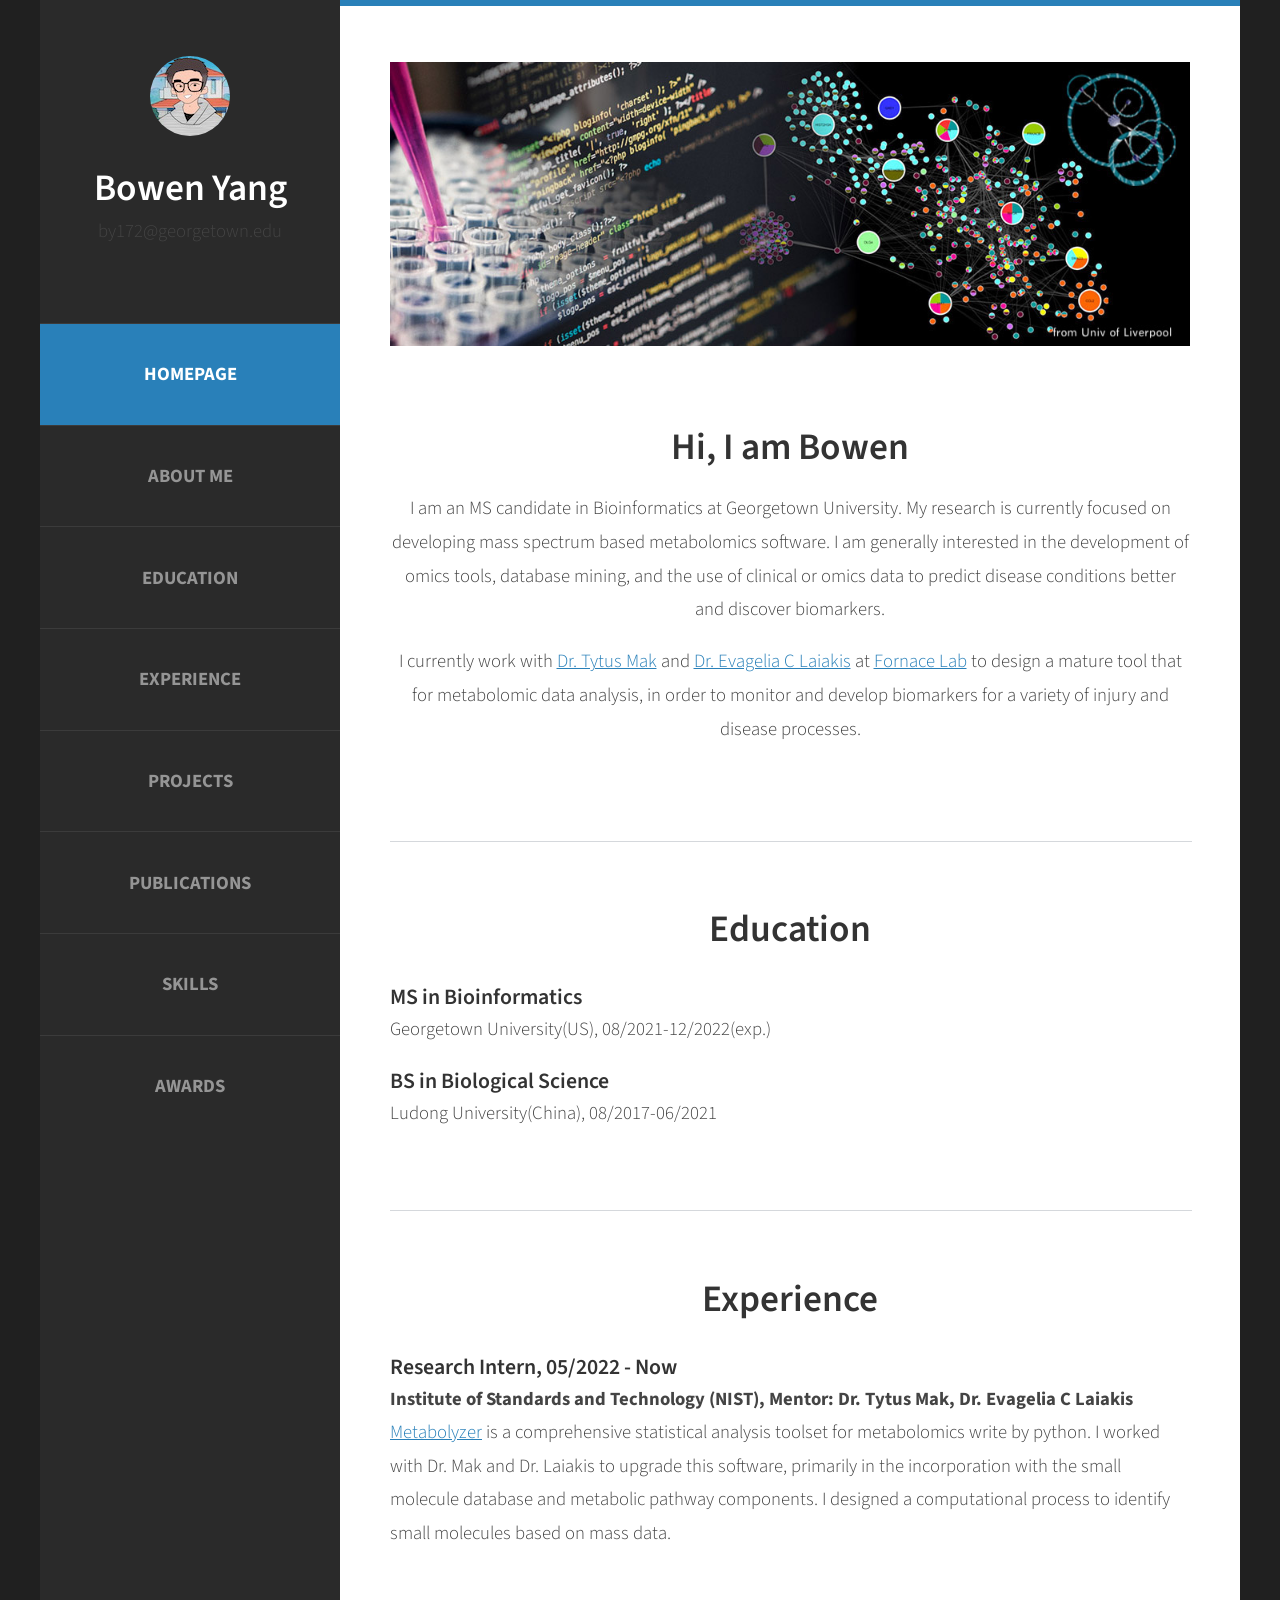
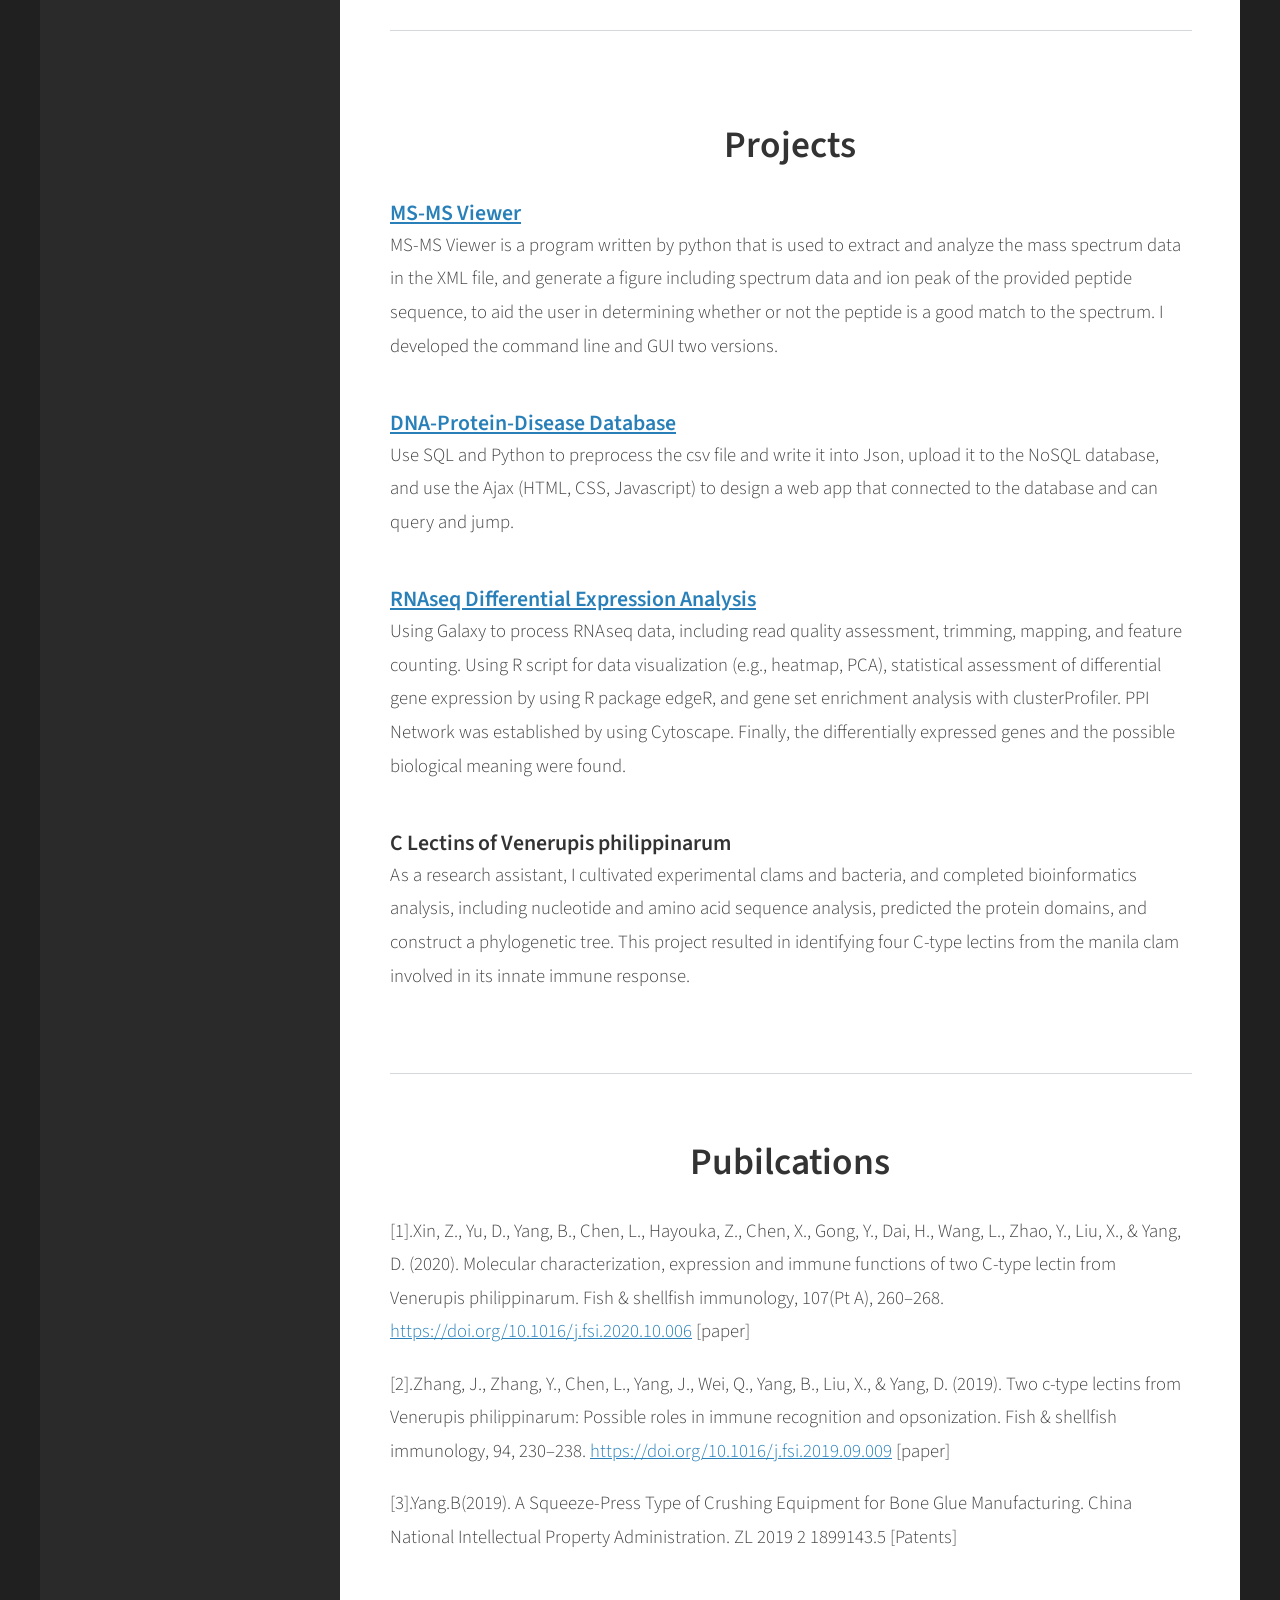
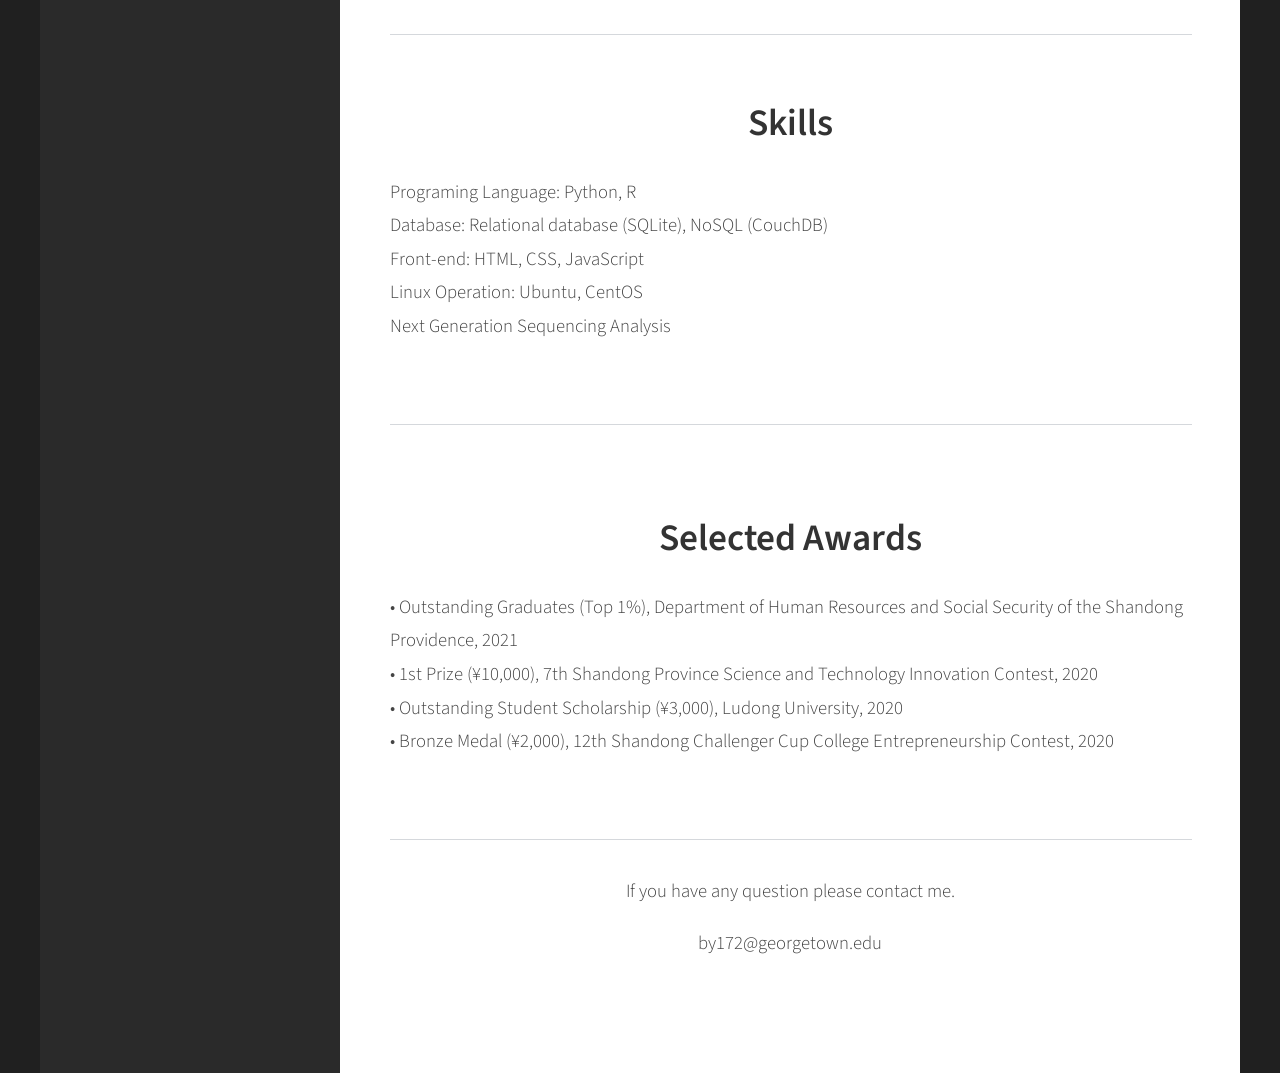
==== index.html @ 97936d02 "Update index.html" ====
<!DOCTYPE html PUBLIC "-//W3C//DTD XHTML 1.0 Strict//EN" "http://www.w3.org/TR/xhtml1/DTD/xhtml1-strict.dtd">
<!--
Design by TEMPLATED
http://templated.co
Released for free under the Creative Commons Attribution License

Name       : Skeleton 
Description: A two-column, fixed-width design with dark color scheme.
Version    : 1.0
Released   : 20130902

-->
<html xmlns="http://www.w3.org/1999/xhtml">
<head>
<meta http-equiv="Content-Type" content="text/html; charset=utf-8" />
<title></title>
<meta name="keywords" content="" />
<meta name="description" content="" />
<link href="http://fonts.googleapis.com/css?family=Source+Sans+Pro:200,300,400,600,700,900" rel="stylesheet" />
<link href="default.css" rel="stylesheet" type="text/css" media="all" />
<link href="fonts.css" rel="stylesheet" type="text/css" media="all" />

<!--[if IE 6]><link href="default_ie6.css" rel="stylesheet" type="text/css" /><![endif]-->

</head>
<body>
<div id="page" class="container">
	<div id="header">
		<div id="logo">
			<img src="images/pic02.jpg" alt="" />
			<h1><a href="#">Bowen Yang</a></h1>
			<p color="white">by172@georgetown.edu</p>
		</div>
		<div id="menu">
			<ul>
				<li class="current_page_item"><a href="#" accesskey="1" title="">Homepage</a></li>
				<li><a href=#main accesskey="2" title="">About Me</a></li>
				<li><a href=#education accesskey="3" title="">Education</a></li>
				<li><a href=#experience accesskey="4" title="">Experience</a></li>
				<li><a href=#projects accesskey="5" title="">Projects</a></li>
				<li><a href=#publication accesskey="6" title="">Publications</a></li>
				<li><a href=#skills accesskey="7" title="">Skills</a></li>
				<li><a href=#award accesskey="7" title="">Awards</a></li>


			</ul>
		</div>
	</div>
	<div id="main">
		<div id="banner">
			<img src="images/pic01.jpg" alt="" class="image-full" />
		</div>
		<div id="welcome">
			<div>
				<h1>Hi, I am Bowen</h1>
<!--				<h4>I am looking for a PhD position in bioinformatics or related fields for 2022 Fall,
				<br/>if you are interested in me, please contact me!</h4>-->
			</div>
			<p align="left"><p>I am an MS candidate in Bioinformatics at Georgetown University. My research is currently focused on developing mass spectrum based metabolomics software. I am generally interested in the development of omics tools, database mining, and the use of clinical or omics data to predict disease conditions better and discover biomarkers.</p>
			<p>I currently work with <a href="https://www.nist.gov/blogs/taking-measure/authors/tytus-mak">Dr. Tytus Mak</a> and <a href="https://gufaculty360.georgetown.edu/s/contact/00336000014Rj1TAAS/evagelia-laiakis">Dr. Evagelia C Laiakis</a> at <a href="https://fornacelab.georgetown.edu/home">Fornace Lab</a> to design a mature tool that for metabolomic data analysis, in order to monitor and develop biomarkers for a variety of injury and disease processes.</p>
			<ul class="actions">
				<li><a href="#" class="button">Etiam posuere</a></li>
			</ul>
			<HR style="FILTER: alpha(opacity=100,finishopacity=0,style=3)" width="100%" color=#D5D8DC SIZE=1>
		</div>




		
		<div id="education">
			<br/>
			<br/>
			<h1>Education</h1>
			<br/>
			<div align="left">
				<h3 id="ms-in-bioinformatics">MS in Bioinformatics</h3>
				<p>Georgetown University(US), 08/2021-12/2022(exp.)</p>
				<h3 id="bs-in-biological-science">BS in Biological Science</h3>
				<p>Ludong University(China), 08/2017-06/2021 </p>
				<br/>
				<br/>
				<HR style="FILTER: alpha(opacity=100,finishopacity=0,style=3)" width="100%" color=#D5D8DC SIZE=1>
			</div>
		</div>







		<div id="experience">
			<br/>
			<br/>
			<h1>Experience</h1>
			<br/>
			<div align="left">
				<h3 id="intern-nist-05-2022-now">Research Intern, 05/2022 - Now</h3>
				<p><strong>Institute of Standards and Technology (NIST), Mentor: Dr. Tytus Mak, Dr. Evagelia C Laiakis</strong>
					<br/><a href="https://sites.google.com/a/georgetown.edu/fornace-lab-informatics/home/metabolyzer">Metabolyzer</a> is a comprehensive statistical analysis toolset for metabolomics write by python. I worked with Dr. Mak and Dr. Laiakis to upgrade this software, primarily in the incorporation with the small molecule database and metabolic pathway components. I designed a computational process to identify small molecules based on mass data.</p>
				<br/>
				<br/>
				<HR style="FILTER: alpha(opacity=100,finishopacity=0,style=3)" width="100%" color=#D5D8DC SIZE=1>
			</div>
		</div>


		<div id="projects">
			<br/>
			<br/>
			<br/>
			<h1>Projects</h1>
			<br/>
			<div align="left">
				<h3 id="-ms-ms-viewer-https-github-com-bowen999-ms_viewer-"><a href="https://github.com/Bowen999/MS_Viewer">MS-MS Viewer</a></h3>
				<p>MS-MS Viewer is a program written by python that is used to extract and analyze the mass spectrum data in the XML file, and generate a figure including spectrum data and ion peak of the provided peptide sequence, to aid the user in determining whether or not the peptide is a good match to the spectrum. I developed the command line and GUI two versions.</p>
				<br/>

				<h3 id="-dna-protein-disease-database-https-github-com-bowen999-gene_protein_disease_database-"><a href="https://github.com/Bowen999/Gene_Protein_Disease_Database">DNA-Protein-Disease Database</a></h3>
				<p>Use SQL and Python to preprocess the csv file and write it into Json, upload it to the NoSQL database, and use the Ajax (HTML, CSS, Javascript) to design a web app that connected to the database and can query and jump.</p>
				<br/>

				<h3 id="-rnaseq-differential-expression-analysis-https-github-com-bowen999-transcriptome_different_analysis-"><a href="https://github.com/Bowen999/transcriptome_different_analysis">RNAseq Differential Expression Analysis</a></h3>
				<p>Using Galaxy to process RNAseq data, including read quality assessment, trimming, mapping, and feature counting. Using R script for data visualization (e.g., heatmap, PCA), statistical assessment of differential gene expression by using R package edgeR, and gene set enrichment analysis with clusterProfiler. PPI Network was established by using Cytoscape. Finally, the differentially expressed genes and the possible biological meaning were found.</p>
				<br/>

				<h3 id="c-lectins-of-venerupis-philippinarum">C Lectins of Venerupis philippinarum</h3>
				<p>As a research assistant, I cultivated experimental clams and bacteria, and completed bioinformatics analysis, including nucleotide and amino acid sequence analysis, predicted the protein domains, and construct a phylogenetic tree. This project resulted in identifying four C-type lectins from the manila clam involved in its innate immune response.</p>
				<br/>
				<br/>
				<HR style="FILTER: alpha(opacity=100,finishopacity=0,style=3)" width="100%" color=#D5D8DC SIZE=1>
			</div>
		</div>





		<div id="publication">
			<br/>
			<br/>
			<h1>Pubilcations</h1>
			<br/>
			<div align="left">
				<p>[1].Xin, Z., Yu, D., Yang, B., Chen, L., Hayouka, Z., Chen, X., Gong, Y., Dai, H., Wang, L., Zhao, Y., Liu, X., &amp; Yang, D. (2020). Molecular characterization, expression and immune functions of two C-type lectin from Venerupis philippinarum. Fish &amp; shellfish immunology, 107(Pt A), 260–268. <a href="https://doi.org/10.1016/j.fsi.2020.10.006">https://doi.org/10.1016/j.fsi.2020.10.006</a> [paper]</p>
				<p>[2].Zhang, J., Zhang, Y., Chen, L., Yang, J., Wei, Q., Yang, B., Liu, X., &amp; Yang, D. (2019). Two c-type lectins from Venerupis philippinarum: Possible roles in immune recognition and opsonization. Fish &amp; shellfish immunology, 94, 230–238. <a href="https://doi.org/10.1016/j.fsi.2019.09.009">https://doi.org/10.1016/j.fsi.2019.09.009</a> [paper]</p>
				<p>[3].Yang.B(2019). A Squeeze-Press Type of Crushing Equipment for Bone Glue Manufacturing. China National Intellectual Property Administration. ZL 2019 2 1899143.5 [Patents]</p>
				<br/>
				<br/>
				<HR style="FILTER: alpha(opacity=100,finishopacity=0,style=3)" width="100%" color=#D5D8DC SIZE=1>
			</div>
		</div>

		<div id="skills">
			<br/>
			<br/>
			<h1>Skills</h1>
			<br/>
			<div align="left">
				<p>Programing Language: Python, R<br>Database: Relational database (SQLite), NoSQL (CouchDB)<br>Front-end: HTML, CSS, JavaScript<br>Linux Operation: Ubuntu, CentOS<br>Next Generation Sequencing Analysis</p>
				<br/>
				<br/>
				<HR style="FILTER: alpha(opacity=100,finishopacity=0,style=3)" width="100%" color=#D5D8DC SIZE=1>
				<br/>
			</div>
		</div>



		<div id="skills">
			<br/>
			<br/>
			<h1>Selected Awards</h1>
			<br/>
			<div align="left">
				<p>• Outstanding Graduates (Top 1%), Department of Human Resources and Social Security of the Shandong Providence, 2021<br/>
					• 1st Prize (¥10,000), 7th Shandong Province Science and Technology Innovation Contest, 2020<br/>
					• Outstanding Student Scholarship (¥3,000), Ludong University, 2020<br/>
					• Bronze Medal (¥2,000), 12th Shandong Challenger Cup College Entrepreneurship Contest, 2020<br/>
					</p>
				<br/>
				<br/>
				<HR style="FILTER: alpha(opacity=100,finishopacity=0,style=3)" width="100%" color=#D5D8DC SIZE=1>
				<br/>
				<p align="center">If you have any question please contact me.</p>
				<p align="center">by172@georgetown.edu</p>
			</div>
		</div>





	</div>
</div>
			
			
			
	
<!-- Default Statcounter code for My Website
http://bowen999.github.io -->
<script type="text/javascript">
var sc_project=12771380; 
var sc_invisible=1; 
var sc_security="e51ddd68"; 
</script>
<script type="text/javascript"
src="https://www.statcounter.com/counter/counter.js"
async></script>
<noscript><div class="statcounter"><a title="Web Analytics"
href="https://statcounter.com/" target="_blank"><img
class="statcounter"
src="https://c.statcounter.com/12771380/0/e51ddd68/1/"
alt="Web Analytics"
referrerPolicy="no-referrer-when-downgrade"></a></div></noscript>
<!-- End of Statcounter Code -->	
			
			
			
</body>
</html>









<!-- 
		<div id="featured">
			<div class="title">
				<h2>Maecenas lectus sapien</h2>
				<span class="byline">Integer sit amet aliquet pretium</span>
			</div>
			<ul class="style1">
				<li class="first">
					<p class="date"><a href="#">Jan<b>05</b></a></p>
					<h3>Amet sed volutpat mauris</h3>
					<p><a href="#">Consectetuer adipiscing elit. Nam pede erat, porta eu, lobortis eget, tempus et, tellus. Etiam neque. Vivamus consequat lorem at nisl. Nullam non wisi a sem semper eleifend. Etiam non felis. Donec ut ante.</a></p>
				</li>
				<li>
					<p class="date"><a href="#">Jan<b>03</b></a></p>
					<h3>Sagittis diam dolor amet</h3>
					<p><a href="#">Etiam non felis. Donec ut ante. In id eros. Suspendisse lacus turpis, cursus egestas at sem. Mauris quam enim, molestie. Donec leo, vivamus fermentum nibh in augue praesent congue rutrum.</a></p>
				</li>
				<li>
					<p class="date"><a href="#">Jan<b>01</b></a></p>
					<h3>Amet sed volutpat mauris</h3>
					<p><a href="#">Consectetuer adipiscing elit. Nam pede erat, porta eu, lobortis eget, tempus et, tellus. Etiam neque. Vivamus consequat lorem at nisl. Nullam non wisi a sem semper eleifend. Etiam non felis. Donec ut ante.</a></p>
				</li>
				<li>
					<p class="date"><a href="#">Dec<b>31</b></a></p>
					<h3>Sagittis diam dolor amet</h3>
					<p><a href="#">Etiam non felis. Donec ut ante. In id eros. Suspendisse lacus turpis, cursus egestas at sem. Mauris quam enim, molestie. Donec leo, vivamus fermentum nibh in augue praesent congue rutrum.</a></p>
				</li>
			</ul>
		</div>
		<div id="copyright">
			<span>&copy; Untitled. All rights reserved. | Photos by <a href="http://fotogrph.com/">Fotogrph</a></span>
			<span>Design by <a href="http://templated.co" rel="nofollow">TEMPLATED</a>.</span>
		</div>
-->
---- default.css ----
html, body
	{
		height: 100%;
	}
	
	body
	{
		margin: 0px;
		padding: 0px;
		background: #202020;
		font-family: 'Source Sans Pro', sans-serif;
		font-size: 14pt;
		font-weight: 300;
		color: #444444;
	}
	
	
	h1, h2, h3
	{
		margin: 0;
		padding: 0;
		font-weight: 600;
		color: #333333;
	}
	
	p, ol, ul
	{
		margin-top: 0;
	}
	
	ol, ul
	{
		padding: 0;
		list-style: none;
	}
	
	p
	{
		line-height: 180%;
	}
	
	strong
	{
	}
	
	a
	{
		color: #2980b9;
	}
	
	a:hover
	{
		text-decoration: none;
	}
	
	.container
	{
		overflow: hidden;
		margin: 0em auto;
		width: 1200px;
	}
	
/*********************************************************************************/
/* Image Style                                                                   */
/*********************************************************************************/

	.image
	{
		display: inline-block;
	}
	
	.image img
	{
		display: block;
		width: 100%;
	}
	
	.image-full
	{
		display: block;
		width: 100%;
		margin: 0 0 2em 0;
	}
	
	.image-left
	{
		float: left;
		margin: 0 2em 2em 0;
	}
	
	.image-centered
	{
		display: block;
		margin: 0 0 2em 0;
	}
	
	.image-centered img
	{
		margin: 0 auto;
		width: auto;
	}

/*********************************************************************************/
/* List Styles                                                                   */
/*********************************************************************************/

	ul.style1
	{
		margin: 0 auto;
		padding: 0;
		width: 80%;
		overflow: hidden;
		list-style: none;
		text-align: left;
		color: #6c6c6c
	}
	
	ul.style1 li
	{
		padding: 1.6em 0em 0em 0em;
		margin: 0 0 2.5em 0;
		border-top: 1px solid rgba(0,0,0,.1); 
	}
	
	ul.style1 li:first-child
	{
		border-top: none;
	}
	
	ul.style1 p
	{
		margin: 0;
	}
	
	ul.style1 a
	{
		display: block;
		text-decoration: none;
		color: #2D2D2D;
	}
	
	ul.style1 a:hover
	{
		text-decoration: underline;
	}
	
	ul.style1 h3
	{
		padding: 1em 0em 5px 0em;
		text-transform: uppercase;
		font-size: 1em;
		font-weight: 400;
	}
	
	ul.style1 .first
	{
		padding-top: 0;
		background: none;
	}
	
	ul.style1 .date
	{
		float: left;
		position: relative;
		width: 80px;
		height: 70px;
		margin: 0.5em 1.5em 0em 0.5em;
		padding: 1.5em 0em 1.5em 0em;
		box-shadow: 0px 0px 0px 5px rgba(255,255,255,0.1);
		line-height: normal;
		text-align: center;
		text-transform: uppercase;
		text-shadow: 0px 1px 0px rgba(0,0,0,.2);
		font-size: 1em;
		font-weight: 400;
		border-right: 1px solid rgba(0,0,0,.1); 
	}
	
	ul.style1 .date:after
	{
		content: '';
		display: block;
		position: absolute;
		left: 0;
		top: 0;
		width: 100%;
		height: 100%;
		border-radius: 6px;
	}
	
	ul.style1 .date b
	{
		margin: 0;
		padding: 0;
		display: block;
		margin-top: -5px;
		font-size: 1.8em;
		font-weight: 700;
	}
	
	ul.style1 .date a
	{
	}
	
	ul.style1 .date a:hover
	{
		text-decoration: none;
	}


/*********************************************************************************/
/* Social Icon Styles                                                            */
/*********************************************************************************/

	ul.contact
	{
		margin: 0;
		padding: 2em 0em 0em 0em;
		list-style: none;
	}
	
	ul.contact li
	{
		display: inline-block;
		padding: 0em 0.30em;
		font-size: 1em;
	}
	
	ul.contact li span
	{
		display: none;
		margin: 0;
		padding: 0;
	}
	
	ul.contact li a
	{
		color: #FFF;
	}
	
	ul.contact li a:before
	{
		display: inline-block;
		background: #3f3f3f;
		width: 40px;
		height: 40px;
		line-height: 40px;
		border-radius: 20px;
		text-align: center;
		color: #FFFFFF;
	}
	
	ul.contact li a.icon-twitter:before { background: #2DAAE4; }
	ul.contact li a.icon-facebook:before { background: #39599F; }
	ul.contact li a.icon-dribbble:before { background: #C4376B;	}
	ul.contact li a.icon-tumblr:before { background: #31516A; }
	ul.contact li a.icon-rss:before { background: #F2600B; }

/*********************************************************************************/
/* Button Style                                                                  */
/*********************************************************************************/

	.button
	{
		display: inline-block;
		padding: 1em 3em 1em 2em;
		letter-spacing: 0.20em;
		text-decoration: none;
		text-transform: uppercase;
		font-weight: 400;
		font-size: 0.90em;
		color: #FFF;
	}
	
	.button:before
	{
		display: inline-block;
		background: #FFC31F;
		margin-right: 1em;
		width: 40px;
		height: 40px;
		line-height: 40px;
		border-radius: 20px;
		text-align: center;
		color: #272925;
	}
		
/*********************************************************************************/
/* 4-column                                                                      */
/*********************************************************************************/

	.box1,
	.box2,
	.box3,
	.box4
	{
		width: 235px;
	}
	
	.box1,
	.box2,
	.box3,
	{
		float: left;
		margin-right: 20px;
	}
	
	.box4
	{
		float: right;
	}
	
/*********************************************************************************/
/* 3-column                                                                      */
/*********************************************************************************/

	.boxA,
	.boxB,
	.boxC
	{
		width: 320px;
	}

	.boxA,
	.boxB,
	{
		float: left;
		margin-right: 20px;
	}
	
	.boxC
	{
		float: right;
	}

/*********************************************************************************/
/* 2-column                                                                      */
/*********************************************************************************/

	.tbox1,
	.tbox2
	{
		width: 575px;
	}
	
	.tbox1
	{
		float: left;
	}

	.tbox2
	{
		float: right;
	}

/*********************************************************************************/
/* Heading Titles                                                                */
/*********************************************************************************/

	.title
	{
		margin-bottom: 3em;
	}
	
	.title h2
	{
		text-transform: lowercase;
		font-size: 2.8em;
	}
	
	.title .byline
	{
		font-size: 1.3em;
		color: #6F6F6F;
	}
		
/*********************************************************************************/
/* Header                                                                        */
/*********************************************************************************/

	#header
	{
		position: relative;
		float: left;
		width: 300px;
		padding: 3em 0em;
	}

/*********************************************************************************/
/* Logo                                                                          */
/*********************************************************************************/

	#logo
	{
		text-align: center;
		margin-bottom: 4em;
	}
	
	#logo h1
	{
		display: block;
	}
	
	#logo a
	{
		text-decoration: none;
		color: #FFF;
	}
	
	#logo span
	{
		padding-right: 0.5em;
		text-transform: uppercase;
		font-size: 0.90em;
		color: rgba(255,255,255,0.3);
	}

	#logo span a
	{
		color: rgba(255,255,255,0.5);
	}
	
	#logo img
	{
		display: inline-block;
		margin-bottom: 1em;
		border-radius: 50%;
	}

/*********************************************************************************/
/* Menu                                                                          */
/*********************************************************************************/

	#menu
	{
	}
	
	#menu ul
	{
	}
	
	#menu li
	{
		border-top: 1px solid rgba(255,255,255,0.08);
	}
	
	#menu li a, #menu li span
	{
		display: block;
		padding: 2em 1.5em;
		text-align: center;
		text-decoration:  none;
		text-transform: uppercase;
		font-weight: 700;
		font-size: 14pt;
		color: rgba(255,255,255,0.5);
	}
	
	#menu li:hover a, #menu li.active a, #menu li.active span
	{
	}
	
	#menu .current_page_item a
	{
		background: #2980b9;
		color: rgba(255,255,255,1);
	}
	
	#menu .icon
	{
	}

/*********************************************************************************/
/* Banner                                                                        */
/*********************************************************************************/

	#banner
	{
		margin-bottom: 4em;
	}

/*********************************************************************************/
/* Page                                                                          */
/*********************************************************************************/

	#page
	{
		background: #2a2a2a;
	}

/*********************************************************************************/
/* Main                                                                          */
/*********************************************************************************/

	#main
	{
		overflow: hidden;
		float: right;
		width: 800px;
		padding: 3em 50px 5em 50px;
		background: #FFF;
		border-top: 6px solid #2980b9;
		text-align: center;
	}

/*********************************************************************************/
/* Featured                                                                      */
/*********************************************************************************/

	#featured
	{
		overflow: hidden;
		margin-bottom: 3em;
		padding-top: 5em;
		border-top: 1px solid rgba(0,0,0,0.08);
	}

/*********************************************************************************/
/* Sidebar                                                                       */
/*********************************************************************************/

	#sidebar
	{
	}

/*********************************************************************************/
/* Footer                                                                        */
/*********************************************************************************/

	#footer
	{
	}

/*********************************************************************************/
/* Copyright                                                                     */
/*********************************************************************************/

	#copyright
	{
		overflow: hidden;
		padding: 5em 0em;
		border-top: 1px solid rgba(0,0,0,0.08);
	}
	
	#copyright span
	{
		display: block;
		letter-spacing: 0.20em;
		line-height: 2.5em;
		text-align: center;
		text-transform: uppercase;
		font-size: 0.80em;
		color: rgba(0,0,0,0.7);
	}
	
	#copyright a
	{
		text-decoration: none;
		color: rgba(0,0,0,0.9);
	}

	.fa
	{
		display: block;
		color: #000;
		background: red;
	}
---- fonts.css ----
@charset 'UTF-8';

@font-face{font-family:'FontAwesome';src:url('font/fontawesome-webfont.eot?v=4.0.1');src:url('font/fontawesome-webfont.eot?#iefix&v=4.0.1') format('embedded-opentype'),url('font/fontawesome-webfont.woff?v=4.0.1') format('woff'),url('font/fontawesome-webfont.ttf?v=4.0.1') format('truetype'),url('font/fontawesome-webfont.svg?v=4.0.1#fontawesomeregular') format('svg');font-weight:normal;font-style:normal}

/*********************************************************************************/
/* Icons                                                                         */
/* Powered by Font Awesome by Dave Gandy | http://fontawesome.io                 */
/* Licensed under the SIL OFL 1.1 (font), MIT (CSS)                              */
/*********************************************************************************/

	.fa
	{
		text-decoration: none;
	}

		.fa:before
		{
			display:inline-block;
			font-family: FontAwesome;
			font-size: 3em;
			text-decoration: none;
			font-style: normal;
			font-weight: normal;
			line-height: 1;
			-webkit-font-smoothing:antialiased;
			-moz-osx-font-smoothing:grayscale;
		}

		.fa-lg{font-size:2.3333333333333333em;line-height:.75em;vertical-align:-15%}
		.fa-2x{font-size:4em}
		.fa-3x{font-size:6em}
		.fa-4x{font-size:8em}
		.fa-5x{font-size:10em}
		.fa-fw{width:1.2857142857142858em;text-align:center}
		.fa-ul{padding-left:0;margin-left:2.142857142857143em;list-style-type:none}.fa-ul>li{position:relative}
		.fa-li{position:absolute;left:-2.142857142857143em;width:2.142857142857143em;top:.14285714285714285em;text-align:center}.fa-li.fa-lg{left:-1.8571428571428572em}
		.fa-border{padding:.2em .25em .15em;border:solid .08em #eee;border-radius:.1em}
		.pull-right{float:right}
		.pull-left{float:left}
		.fa.pull-left{margin-right:.3em}
		.fa.pull-right{margin-left:.3em}
		.fa-spin{-webkit-animation:spin 2s infinite linear;-moz-animation:spin 2s infinite linear;-o-animation:spin 2s infinite linear;animation:spin 2s infinite linear}
		@-moz-keyframes spin{0%{-moz-transform:rotate(0deg)} 100%{-moz-transform:rotate(359deg)}}@-webkit-keyframes spin{0%{-webkit-transform:rotate(0deg)} 100%{-webkit-transform:rotate(359deg)}}@-o-keyframes spin{0%{-o-transform:rotate(0deg)} 100%{-o-transform:rotate(359deg)}}@-ms-keyframes spin{0%{-ms-transform:rotate(0deg)} 100%{-ms-transform:rotate(359deg)}}@keyframes spin{0%{transform:rotate(0deg)} 100%{transform:rotate(359deg)}}.fa-rotate-90{filter:progid:DXImageTransform.Microsoft.BasicImage(rotation=1);-webkit-transform:rotate(90deg);-moz-transform:rotate(90deg);-ms-transform:rotate(90deg);-o-transform:rotate(90deg);transform:rotate(90deg)}
		.fa-rotate-180{filter:progid:DXImageTransform.Microsoft.BasicImage(rotation=2);-webkit-transform:rotate(180deg);-moz-transform:rotate(180deg);-ms-transform:rotate(180deg);-o-transform:rotate(180deg);transform:rotate(180deg)}
		.fa-rotate-270{filter:progid:DXImageTransform.Microsoft.BasicImage(rotation=3);-webkit-transform:rotate(270deg);-moz-transform:rotate(270deg);-ms-transform:rotate(270deg);-o-transform:rotate(270deg);transform:rotate(270deg)}
		.fa-flip-horizontal{filter:progid:DXImageTransform.Microsoft.BasicImage(rotation=0, mirror=1);-webkit-transform:scale(-1, 1);-moz-transform:scale(-1, 1);-ms-transform:scale(-1, 1);-o-transform:scale(-1, 1);transform:scale(-1, 1)}
		.fa-flip-vertical{filter:progid:DXImageTransform.Microsoft.BasicImage(rotation=2, mirror=1);-webkit-transform:scale(1, -1);-moz-transform:scale(1, -1);-ms-transform:scale(1, -1);-o-transform:scale(1, -1);transform:scale(1, -1)}
		.fa-stack{position:relative;display:inline-block;width:2em;height:2em;line-height:2em;vertical-align:middle}
		.fa-stack-1x,.fa-stack-2x{position:absolute;left:0;width:100%;text-align:center}
		.fa-stack-1x{line-height:inherit}
		.fa-stack-2x{font-size:4em}
		.fa-inverse{color:#fff}
		.fa-glass:before{content:"\f000"}
		.fa-music:before{content:"\f001"}
		.fa-search:before{content:"\f002"}
		.fa-envelope-o:before{content:"\f003"}
		.fa-heart:before{content:"\f004"}
		.fa-star:before{content:"\f005"}
		.fa-star-o:before{content:"\f006"}
		.fa-user:before{content:"\f007"}
		.fa-film:before{content:"\f008"}
		.fa-th-large:before{content:"\f009"}
		.fa-th:before{content:"\f00a"}
		.fa-th-list:before{content:"\f00b"}
		.fa-check:before{content:"\f00c"}
		.fa-times:before{content:"\f00d"}
		.fa-search-plus:before{content:"\f00e"}
		.fa-search-minus:before{content:"\f010"}
		.fa-power-off:before{content:"\f011"}
		.fa-signal:before{content:"\f012"}
		.fa-gear:before,.fa-cog:before{content:"\f013"}
		.fa-trash-o:before{content:"\f014"}
		.fa-home:before{content:"\f015"}
		.fa-file-o:before{content:"\f016"}
		.fa-clock-o:before{content:"\f017"}
		.fa-road:before{content:"\f018"}
		.fa-download:before{content:"\f019"}
		.fa-arrow-circle-o-down:before{content:"\f01a"}
		.fa-arrow-circle-o-up:before{content:"\f01b"}
		.fa-inbox:before{content:"\f01c"}
		.fa-play-circle-o:before{content:"\f01d"}
		.fa-rotate-right:before,.fa-repeat:before{content:"\f01e"}
		.fa-refresh:before{content:"\f021"}
		.fa-list-alt:before{content:"\f022"}
		.fa-lock:before{content:"\f023"}
		.fa-flag:before{content:"\f024"}
		.fa-headphones:before{content:"\f025"}
		.fa-volume-off:before{content:"\f026"}
		.fa-volume-down:before{content:"\f027"}
		.fa-volume-up:before{content:"\f028"}
		.fa-qrcode:before{content:"\f029"}
		.fa-barcode:before{content:"\f02a"}
		.fa-tag:before{content:"\f02b"}
		.fa-tags:before{content:"\f02c"}
		.fa-book:before{content:"\f02d"}
		.fa-bookmark:before{content:"\f02e"}
		.fa-print:before{content:"\f02f"}
		.fa-camera:before{content:"\f030"}
		.fa-font:before{content:"\f031"}
		.fa-bold:before{content:"\f032"}
		.fa-italic:before{content:"\f033"}
		.fa-text-height:before{content:"\f034"}
		.fa-text-width:before{content:"\f035"}
		.fa-align-left:before{content:"\f036"}
		.fa-align-center:before{content:"\f037"}
		.fa-align-right:before{content:"\f038"}
		.fa-align-justify:before{content:"\f039"}
		.fa-list:before{content:"\f03a"}
		.fa-dedent:before,.fa-outdent:before{content:"\f03b"}
		.fa-indent:before{content:"\f03c"}
		.fa-video-camera:before{content:"\f03d"}
		.fa-picture-o:before{content:"\f03e"}
		.fa-pencil:before{content:"\f040"}
		.fa-map-marker:before{content:"\f041"}
		.fa-adjust:before{content:"\f042"}
		.fa-tint:before{content:"\f043"}
		.fa-edit:before,.fa-pencil-square-o:before{content:"\f044"}
		.fa-share-square-o:before{content:"\f045"}
		.fa-check-square-o:before{content:"\f046"}
		.fa-move:before{content:"\f047"}
		.fa-step-backward:before{content:"\f048"}
		.fa-fast-backward:before{content:"\f049"}
		.fa-backward:before{content:"\f04a"}
		.fa-play:before{content:"\f04b"}
		.fa-pause:before{content:"\f04c"}
		.fa-stop:before{content:"\f04d"}
		.fa-forward:before{content:"\f04e"}
		.fa-fast-forward:before{content:"\f050"}
		.fa-step-forward:before{content:"\f051"}
		.fa-eject:before{content:"\f052"}
		.fa-chevron-left:before{content:"\f053"}
		.fa-chevron-right:before{content:"\f054"}
		.fa-plus-circle:before{content:"\f055"}
		.fa-minus-circle:before{content:"\f056"}
		.fa-times-circle:before{content:"\f057"}
		.fa-check-circle:before{content:"\f058"}
		.fa-question-circle:before{content:"\f059"}
		.fa-info-circle:before{content:"\f05a"}
		.fa-crosshairs:before{content:"\f05b"}
		.fa-times-circle-o:before{content:"\f05c"}
		.fa-check-circle-o:before{content:"\f05d"}
		.fa-ban:before{content:"\f05e"}
		.fa-arrow-left:before{content:"\f060"}
		.fa-arrow-right:before{content:"\f061"}
		.fa-arrow-up:before{content:"\f062"}
		.fa-arrow-down:before{content:"\f063"}
		.fa-mail-forward:before,.fa-share:before{content:"\f064"}
		.fa-resize-full:before{content:"\f065"}
		.fa-resize-small:before{content:"\f066"}
		.fa-plus:before{content:"\f067"}
		.fa-minus:before{content:"\f068"}
		.fa-asterisk:before{content:"\f069"}
		.fa-exclamation-circle:before{content:"\f06a"}
		.fa-gift:before{content:"\f06b"}
		.fa-leaf:before{content:"\f06c"}
		.fa-fire:before{content:"\f06d"}
		.fa-eye:before{content:"\f06e"}
		.fa-eye-slash:before{content:"\f070"}
		.fa-warning:before,.fa-exclamation-triangle:before{content:"\f071"}
		.fa-plane:before{content:"\f072"}
		.fa-calendar:before{content:"\f073"}
		.fa-random:before{content:"\f074"}
		.fa-comment:before{content:"\f075"}
		.fa-magnet:before{content:"\f076"}
		.fa-chevron-up:before{content:"\f077"}
		.fa-chevron-down:before{content:"\f078"}
		.fa-retweet:before{content:"\f079"}
		.fa-shopping-cart:before{content:"\f07a"}
		.fa-folder:before{content:"\f07b"}
		.fa-folder-open:before{content:"\f07c"}
		.fa-resize-vertical:before{content:"\f07d"}
		.fa-resize-horizontal:before{content:"\f07e"}
		.fa-bar-chart-o:before{content:"\f080"}
		.fa-twitter-square:before{content:"\f081"}
		.fa-facebook-square:before{content:"\f082"}
		.fa-camera-retro:before{content:"\f083"}
		.fa-key:before{content:"\f084"}
		.fa-gears:before,.fa-cogs:before{content:"\f085"}
		.fa-comments:before{content:"\f086"}
		.fa-thumbs-o-up:before{content:"\f087"}
		.fa-thumbs-o-down:before{content:"\f088"}
		.fa-star-half:before{content:"\f089"}
		.fa-heart-o:before{content:"\f08a"}
		.fa-sign-out:before{content:"\f08b"}
		.fa-linkedin-square:before{content:"\f08c"}
		.fa-thumb-tack:before{content:"\f08d"}
		.fa-external-link:before{content:"\f08e"}
		.fa-sign-in:before{content:"\f090"}
		.fa-trophy:before{content:"\f091"}
		.fa-github-square:before{content:"\f092"}
		.fa-upload:before{content:"\f093"}
		.fa-lemon-o:before{content:"\f094"}
		.fa-phone:before{content:"\f095"}
		.fa-square-o:before{content:"\f096"}
		.fa-bookmark-o:before{content:"\f097"}
		.fa-phone-square:before{content:"\f098"}
		.fa-twitter:before{content:"\f099"}
		.fa-facebook:before{content:"\f09a"}
		.fa-github:before{content:"\f09b"}
		.fa-unlock:before{content:"\f09c"}
		.fa-credit-card:before{content:"\f09d"}
		.fa-rss:before{content:"\f09e"}
		.fa-hdd-o:before{content:"\f0a0"}
		.fa-bullhorn:before{content:"\f0a1"}
		.fa-bell:before{content:"\f0f3"}
		.fa-certificate:before{content:"\f0a3"}
		.fa-hand-o-right:before{content:"\f0a4"}
		.fa-hand-o-left:before{content:"\f0a5"}
		.fa-hand-o-up:before{content:"\f0a6"}
		.fa-hand-o-down:before{content:"\f0a7"}
		.fa-arrow-circle-left:before{content:"\f0a8"}
		.fa-arrow-circle-right:before{content:"\f0a9"}
		.fa-arrow-circle-up:before{content:"\f0aa"}
		.fa-arrow-circle-down:before{content:"\f0ab"}
		.fa-globe:before{content:"\f0ac"}
		.fa-wrench:before{content:"\f0ad"}
		.fa-tasks:before{content:"\f0ae"}
		.fa-filter:before{content:"\f0b0"}
		.fa-briefcase:before{content:"\f0b1"}
		.fa-fullscreen:before{content:"\f0b2"}
		.fa-group:before{content:"\f0c0"}
		.fa-chain:before,.fa-link:before{content:"\f0c1"}
		.fa-cloud:before{content:"\f0c2"}
		.fa-flask:before{content:"\f0c3"}
		.fa-cut:before,.fa-scissors:before{content:"\f0c4"}
		.fa-copy:before,.fa-files-o:before{content:"\f0c5"}
		.fa-paperclip:before{content:"\f0c6"}
		.fa-save:before,.fa-floppy-o:before{content:"\f0c7"}
		.fa-square:before{content:"\f0c8"}
		.fa-reorder:before{content:"\f0c9"}
		.fa-list-ul:before{content:"\f0ca"}
		.fa-list-ol:before{content:"\f0cb"}
		.fa-strikethrough:before{content:"\f0cc"}
		.fa-underline:before{content:"\f0cd"}
		.fa-table:before{content:"\f0ce"}
		.fa-magic:before{content:"\f0d0"}
		.fa-truck:before{content:"\f0d1"}
		.fa-pinterest:before{content:"\f0d2"}
		.fa-pinterest-square:before{content:"\f0d3"}
		.fa-google-plus-square:before{content:"\f0d4"}
		.fa-google-plus:before{content:"\f0d5"}
		.fa-money:before{content:"\f0d6"}
		.fa-caret-down:before{content:"\f0d7"}
		.fa-caret-up:before{content:"\f0d8"}
		.fa-caret-left:before{content:"\f0d9"}
		.fa-caret-right:before{content:"\f0da"}
		.fa-columns:before{content:"\f0db"}
		.fa-unsorted:before,.fa-sort:before{content:"\f0dc"}
		.fa-sort-down:before,.fa-sort-asc:before{content:"\f0dd"}
		.fa-sort-up:before,.fa-sort-desc:before{content:"\f0de"}
		.fa-envelope:before{content:"\f0e0"}
		.fa-linkedin:before{content:"\f0e1"}
		.fa-rotate-left:before,.fa-undo:before{content:"\f0e2"}
		.fa-legal:before,.fa-gavel:before{content:"\f0e3"}
		.fa-dashboard:before,.fa-tachometer:before{content:"\f0e4"}
		.fa-comment-o:before{content:"\f0e5"}
		.fa-comments-o:before{content:"\f0e6"}
		.fa-flash:before,.fa-bolt:before{content:"\f0e7"}
		.fa-sitemap:before{content:"\f0e8"}
		.fa-umbrella:before{content:"\f0e9"}
		.fa-paste:before,.fa-clipboard:before{content:"\f0ea"}
		.fa-lightbulb-o:before{content:"\f0eb"}
		.fa-exchange:before{content:"\f0ec"}
		.fa-cloud-download:before{content:"\f0ed"}
		.fa-cloud-upload:before{content:"\f0ee"}
		.fa-user-md:before{content:"\f0f0"}
		.fa-stethoscope:before{content:"\f0f1"}
		.fa-suitcase:before{content:"\f0f2"}
		.fa-bell-o:before{content:"\f0a2"}
		.fa-coffee:before{content:"\f0f4"}
		.fa-cutlery:before{content:"\f0f5"}
		.fa-file-text-o:before{content:"\f0f6"}
		.fa-building:before{content:"\f0f7"}
		.fa-hospital:before{content:"\f0f8"}
		.fa-ambulance:before{content:"\f0f9"}
		.fa-medkit:before{content:"\f0fa"}
		.fa-fighter-jet:before{content:"\f0fb"}
		.fa-beer:before{content:"\f0fc"}
		.fa-h-square:before{content:"\f0fd"}
		.fa-plus-square:before{content:"\f0fe"}
		.fa-angle-double-left:before{content:"\f100"}
		.fa-angle-double-right:before{content:"\f101"}
		.fa-angle-double-up:before{content:"\f102"}
		.fa-angle-double-down:before{content:"\f103"}
		.fa-angle-left:before{content:"\f104"}
		.fa-angle-right:before{content:"\f105"}
		.fa-angle-up:before{content:"\f106"}
		.fa-angle-down:before{content:"\f107"}
		.fa-desktop:before{content:"\f108"}
		.fa-laptop:before{content:"\f109"}
		.fa-tablet:before{content:"\f10a"}
		.fa-mobile-phone:before,.fa-mobile:before{content:"\f10b"}
		.fa-circle-o:before{content:"\f10c"}
		.fa-quote-left:before{content:"\f10d"}
		.fa-quote-right:before{content:"\f10e"}
		.fa-spinner:before{content:"\f110"}
		.fa-circle:before{content:"\f111"}
		.fa-mail-reply:before,.fa-reply:before{content:"\f112"}
		.fa-github-alt:before{content:"\f113"}
		.fa-folder-o:before{content:"\f114"}
		.fa-folder-open-o:before{content:"\f115"}
		.fa-expand-o:before{content:"\f116"}
		.fa-collapse-o:before{content:"\f117"}
		.fa-smile-o:before{content:"\f118"}
		.fa-frown-o:before{content:"\f119"}
		.fa-meh-o:before{content:"\f11a"}
		.fa-gamepad:before{content:"\f11b"}
		.fa-keyboard-o:before{content:"\f11c"}
		.fa-flag-o:before{content:"\f11d"}
		.fa-flag-checkered:before{content:"\f11e"}
		.fa-terminal:before{content:"\f120"}
		.fa-code:before{content:"\f121"}
		.fa-reply-all:before{content:"\f122"}
		.fa-mail-reply-all:before{content:"\f122"}
		.fa-star-half-empty:before,.fa-star-half-full:before,.fa-star-half-o:before{content:"\f123"}
		.fa-location-arrow:before{content:"\f124"}
		.fa-crop:before{content:"\f125"}
		.fa-code-fork:before{content:"\f126"}
		.fa-unlink:before,.fa-chain-broken:before{content:"\f127"}
		.fa-question:before{content:"\f128"}
		.fa-info:before{content:"\f129"}
		.fa-exclamation:before{content:"\f12a"}
		.fa-superscript:before{content:"\f12b"}
		.fa-subscript:before{content:"\f12c"}
		.fa-eraser:before{content:"\f12d"}
		.fa-puzzle-piece:before{content:"\f12e"}
		.fa-microphone:before{content:"\f130"}
		.fa-microphone-slash:before{content:"\f131"}
		.fa-shield:before{content:"\f132"}
		.fa-calendar-o:before{content:"\f133"}
		.fa-fire-extinguisher:before{content:"\f134"}
		.fa-rocket:before{content:"\f135"}
		.fa-maxcdn:before{content:"\f136"}
		.fa-chevron-circle-left:before{content:"\f137"}
		.fa-chevron-circle-right:before{content:"\f138"}
		.fa-chevron-circle-up:before{content:"\f139"}
		.fa-chevron-circle-down:before{content:"\f13a"}
		.fa-html5:before{content:"\f13b"}
		.fa-css3:before{content:"\f13c"}
		.fa-anchor:before{content:"\f13d"}
		.fa-unlock-o:before{content:"\f13e"}
		.fa-bullseye:before{content:"\f140"}
		.fa-ellipsis-horizontal:before{content:"\f141"}
		.fa-ellipsis-vertical:before{content:"\f142"}
		.fa-rss-square:before{content:"\f143"}
		.fa-play-circle:before{content:"\f144"}
		.fa-ticket:before{content:"\f145"}
		.fa-minus-square:before{content:"\f146"}
		.fa-minus-square-o:before{content:"\f147"}
		.fa-level-up:before{content:"\f148"}
		.fa-level-down:before{content:"\f149"}
		.fa-check-square:before{content:"\f14a"}
		.fa-pencil-square:before{content:"\f14b"}
		.fa-external-link-square:before{content:"\f14c"}
		.fa-share-square:before{content:"\f14d"}
		.fa-compass:before{content:"\f14e"}
		.fa-toggle-down:before,.fa-caret-square-o-down:before{content:"\f150"}
		.fa-toggle-up:before,.fa-caret-square-o-up:before{content:"\f151"}
		.fa-toggle-right:before,.fa-caret-square-o-right:before{content:"\f152"}
		.fa-euro:before,.fa-eur:before{content:"\f153"}
		.fa-gbp:before{content:"\f154"}
		.fa-dollar:before,.fa-usd:before{content:"\f155"}
		.fa-rupee:before,.fa-inr:before{content:"\f156"}
		.fa-cny:before,.fa-rmb:before,.fa-yen:before,.fa-jpy:before{content:"\f157"}
		.fa-ruble:before,.fa-rouble:before,.fa-rub:before{content:"\f158"}
		.fa-won:before,.fa-krw:before{content:"\f159"}
		.fa-bitcoin:before,.fa-btc:before{content:"\f15a"}
		.fa-file:before{content:"\f15b"}
		.fa-file-text:before{content:"\f15c"}
		.fa-sort-alpha-asc:before{content:"\f15d"}
		.fa-sort-alpha-desc:before{content:"\f15e"}
		.fa-sort-amount-asc:before{content:"\f160"}
		.fa-sort-amount-desc:before{content:"\f161"}
		.fa-sort-numeric-asc:before{content:"\f162"}
		.fa-sort-numeric-desc:before{content:"\f163"}
		.fa-thumbs-up:before{content:"\f164"}
		.fa-thumbs-down:before{content:"\f165"}
		.fa-youtube-square:before{content:"\f166"}
		.fa-youtube:before{content:"\f167"}
		.fa-xing:before{content:"\f168"}
		.fa-xing-square:before{content:"\f169"}
		.fa-youtube-play:before{content:"\f16a"}
		.fa-dropbox:before{content:"\f16b"}
		.fa-stack-overflow:before{content:"\f16c"}
		.fa-instagram:before{content:"\f16d"}
		.fa-flickr:before{content:"\f16e"}
		.fa-adn:before{content:"\f170"}
		.fa-bitbucket:before{content:"\f171"}
		.fa-bitbucket-square:before{content:"\f172"}
		.fa-tumblr:before{content:"\f173"}
		.fa-tumblr-square:before{content:"\f174"}
		.fa-long-arrow-down:before{content:"\f175"}
		.fa-long-arrow-up:before{content:"\f176"}
		.fa-long-arrow-left:before{content:"\f177"}
		.fa-long-arrow-right:before{content:"\f178"}
		.fa-apple:before{content:"\f179"}
		.fa-windows:before{content:"\f17a"}
		.fa-android:before{content:"\f17b"}
		.fa-linux:before{content:"\f17c"}
		.fa-dribbble:before{content:"\f17d"}
		.fa-skype:before{content:"\f17e"}
		.fa-foursquare:before{content:"\f180"}
		.fa-trello:before{content:"\f181"}
		.fa-female:before{content:"\f182"}
		.fa-male:before{content:"\f183"}
		.fa-gittip:before{content:"\f184"}
		.fa-sun-o:before{content:"\f185"}
		.fa-moon-o:before{content:"\f186"}
		.fa-archive:before{content:"\f187"}
		.fa-bug:before{content:"\f188"}
		.fa-vk:before{content:"\f189"}
		.fa-weibo:before{content:"\f18a"}
		.fa-renren:before{content:"\f18b"}
		.fa-pagelines:before{content:"\f18c"}
		.fa-stack-exchange:before{content:"\f18d"}
		.fa-arrow-circle-o-right:before{content:"\f18e"}
		.fa-arrow-circle-o-left:before{content:"\f190"}
		.fa-toggle-left:before,.fa-caret-square-o-left:before{content:"\f191"}
		.fa-dot-circle-o:before{content:"\f192"}
		.fa-wheelchair:before{content:"\f193"}
		.fa-vimeo-square:before{content:"\f194"}
		.fa-turkish-lira:before,.fa-try:before{content:"\f195"}
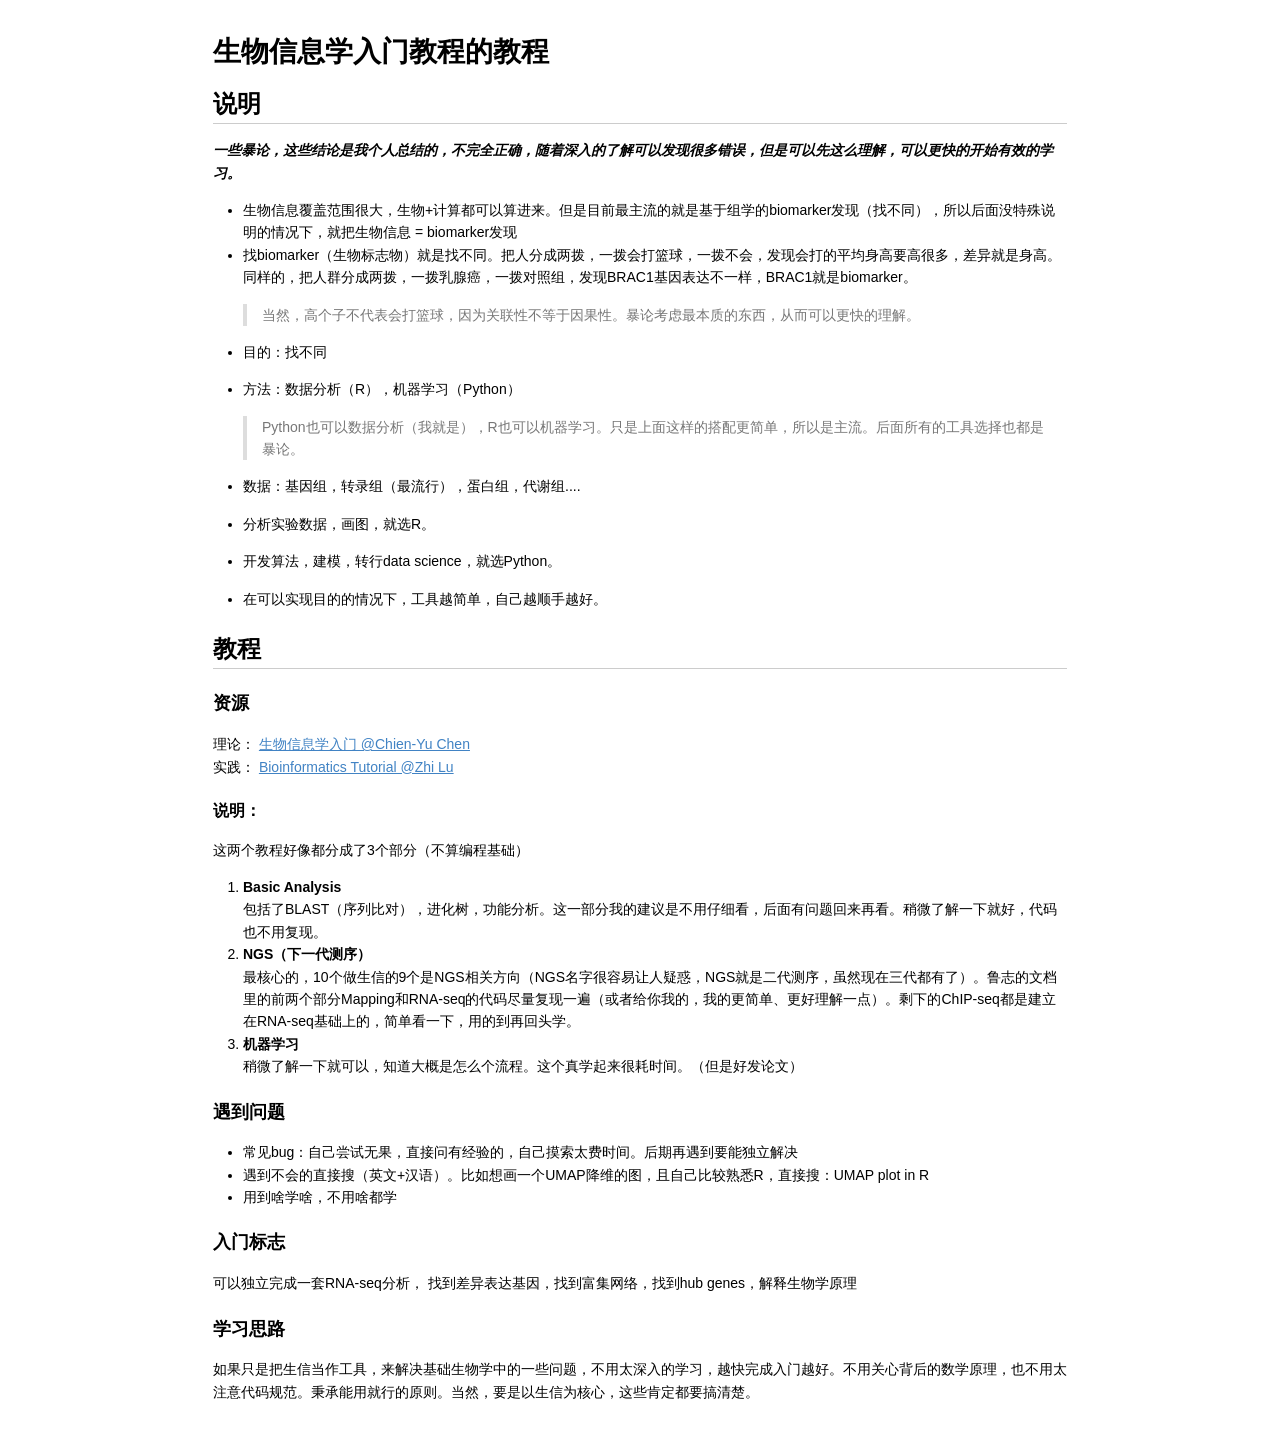
==== commit eadffcd4: "Add files via upload" ====
--- a/index.html
+++ b/index.html
@@ -1,265 +1,403 @@
-<!DOCTYPE html PUBLIC "-//W3C//DTD XHTML 1.0 Strict//EN" "http://www.w3.org/TR/xhtml1/DTD/xhtml1-strict.dtd">
-<!--
-Design by TEMPLATED
-http://templated.co
-Released for free under the Creative Commons Attribution License
-
-Name       : Skeleton 
-Description: A two-column, fixed-width design with dark color scheme.
-Version    : 1.0
-Released   : 20130902
-
--->
-<html xmlns="http://www.w3.org/1999/xhtml">
-<head>
-<meta http-equiv="Content-Type" content="text/html; charset=utf-8" />
-<title></title>
-<meta name="keywords" content="" />
-<meta name="description" content="" />
-<link href="http://fonts.googleapis.com/css?family=Source+Sans+Pro:200,300,400,600,700,900" rel="stylesheet" />
-<link href="default.css" rel="stylesheet" type="text/css" media="all" />
-<link href="fonts.css" rel="stylesheet" type="text/css" media="all" />
-
-<!--[if IE 6]><link href="default_ie6.css" rel="stylesheet" type="text/css" /><![endif]-->
-
-</head>
-<body>
-<div id="page" class="container">
-	<div id="header">
-		<div id="logo">
-			<img src="images/pic02.jpg" alt="" />
-			<h1><a href="#">Bowen Yang</a></h1>
-			<p color="white">by172@georgetown.edu</p>
-		</div>
-		<div id="menu">
-			<ul>
-				<li class="current_page_item"><a href="#" accesskey="1" title="">Homepage</a></li>
-				<li><a href=#main accesskey="2" title="">About Me</a></li>
-				<li><a href=#education accesskey="3" title="">Education</a></li>
-				<li><a href=#experience accesskey="4" title="">Experience</a></li>
-				<li><a href=#projects accesskey="5" title="">Projects</a></li>
-				<li><a href=#publication accesskey="6" title="">Publications</a></li>
-				<li><a href=#skills accesskey="7" title="">Skills</a></li>
-				<li><a href=#award accesskey="7" title="">Awards</a></li>
-
-
-			</ul>
-		</div>
-	</div>
-	<div id="main">
-		<div id="banner">
-			<img src="images/pic01.jpg" alt="" class="image-full" />
-		</div>
-		<div id="welcome">
-			<div>
-				<h1>Hi, I am Bowen</h1>
-<!--				<h4>I am looking for a PhD position in bioinformatics or related fields for 2022 Fall,
-				<br/>if you are interested in me, please contact me!</h4>-->
-			</div>
-			<p align="left"><p>I am an MS candidate in Bioinformatics at Georgetown University. My research is currently focused on developing mass spectrum based metabolomics software. I am generally interested in the development of omics tools, database mining, and the use of clinical or omics data to predict disease conditions better and discover biomarkers.</p>
-			<p>I currently work with <a href="https://www.nist.gov/blogs/taking-measure/authors/tytus-mak">Dr. Tytus Mak</a> and <a href="https://gufaculty360.georgetown.edu/s/contact/00336000014Rj1TAAS/evagelia-laiakis">Dr. Evagelia C Laiakis</a> at <a href="https://fornacelab.georgetown.edu/home">Fornace Lab</a> to design a mature tool that for metabolomic data analysis, in order to monitor and develop biomarkers for a variety of injury and disease processes.</p>
-			<ul class="actions">
-				<li><a href="#" class="button">Etiam posuere</a></li>
-			</ul>
-			<HR style="FILTER: alpha(opacity=100,finishopacity=0,style=3)" width="100%" color=#D5D8DC SIZE=1>
-		</div>
-
-
-
-
-		
-		<div id="education">
-			<br/>
-			<br/>
-			<h1>Education</h1>
-			<br/>
-			<div align="left">
-				<h3 id="ms-in-bioinformatics">MS in Bioinformatics</h3>
-				<p>Georgetown University(US), 08/2021-12/2022(exp.)</p>
-				<h3 id="bs-in-biological-science">BS in Biological Science</h3>
-				<p>Ludong University(China), 08/2017-06/2021 </p>
-				<br/>
-				<br/>
-				<HR style="FILTER: alpha(opacity=100,finishopacity=0,style=3)" width="100%" color=#D5D8DC SIZE=1>
-			</div>
-		</div>
-
-
-
-
-
-
-
-		<div id="experience">
-			<br/>
-			<br/>
-			<h1>Experience</h1>
-			<br/>
-			<div align="left">
-				<h3 id="intern-nist-05-2022-now">Research Intern, 05/2022 - Now</h3>
-				<p><strong>Institute of Standards and Technology (NIST), Mentor: Dr. Tytus Mak, Dr. Evagelia C Laiakis</strong>
-					<br/><a href="https://sites.google.com/a/georgetown.edu/fornace-lab-informatics/home/metabolyzer">Metabolyzer</a> is a comprehensive statistical analysis toolset for metabolomics write by python. I worked with Dr. Mak and Dr. Laiakis to upgrade this software, primarily in the incorporation with the small molecule database and metabolic pathway components. I designed a computational process to identify small molecules based on mass data.</p>
-				<br/>
-				<br/>
-				<HR style="FILTER: alpha(opacity=100,finishopacity=0,style=3)" width="100%" color=#D5D8DC SIZE=1>
-			</div>
-		</div>
-
-
-		<div id="projects">
-			<br/>
-			<br/>
-			<br/>
-			<h1>Projects</h1>
-			<br/>
-			<div align="left">
-				<h3 id="-ms-ms-viewer-https-github-com-bowen999-ms_viewer-"><a href="https://github.com/Bowen999/MS_Viewer">MS-MS Viewer</a></h3>
-				<p>MS-MS Viewer is a program written by python that is used to extract and analyze the mass spectrum data in the XML file, and generate a figure including spectrum data and ion peak of the provided peptide sequence, to aid the user in determining whether or not the peptide is a good match to the spectrum. I developed the command line and GUI two versions.</p>
-				<br/>
-
-				<h3 id="-dna-protein-disease-database-https-github-com-bowen999-gene_protein_disease_database-"><a href="https://github.com/Bowen999/Gene_Protein_Disease_Database">DNA-Protein-Disease Database</a></h3>
-				<p>Use SQL and Python to preprocess the csv file and write it into Json, upload it to the NoSQL database, and use the Ajax (HTML, CSS, Javascript) to design a web app that connected to the database and can query and jump.</p>
-				<br/>
-
-				<h3 id="-rnaseq-differential-expression-analysis-https-github-com-bowen999-transcriptome_different_analysis-"><a href="https://github.com/Bowen999/transcriptome_different_analysis">RNAseq Differential Expression Analysis</a></h3>
-				<p>Using Galaxy to process RNAseq data, including read quality assessment, trimming, mapping, and feature counting. Using R script for data visualization (e.g., heatmap, PCA), statistical assessment of differential gene expression by using R package edgeR, and gene set enrichment analysis with clusterProfiler. PPI Network was established by using Cytoscape. Finally, the differentially expressed genes and the possible biological meaning were found.</p>
-				<br/>
-
-				<h3 id="c-lectins-of-venerupis-philippinarum">C Lectins of Venerupis philippinarum</h3>
-				<p>As a research assistant, I cultivated experimental clams and bacteria, and completed bioinformatics analysis, including nucleotide and amino acid sequence analysis, predicted the protein domains, and construct a phylogenetic tree. This project resulted in identifying four C-type lectins from the manila clam involved in its innate immune response.</p>
-				<br/>
-				<br/>
-				<HR style="FILTER: alpha(opacity=100,finishopacity=0,style=3)" width="100%" color=#D5D8DC SIZE=1>
-			</div>
-		</div>
-
-
-
-
-
-		<div id="publication">
-			<br/>
-			<br/>
-			<h1>Pubilcations</h1>
-			<br/>
-			<div align="left">
-				<p>[1].Xin, Z., Yu, D., Yang, B., Chen, L., Hayouka, Z., Chen, X., Gong, Y., Dai, H., Wang, L., Zhao, Y., Liu, X., &amp; Yang, D. (2020). Molecular characterization, expression and immune functions of two C-type lectin from Venerupis philippinarum. Fish &amp; shellfish immunology, 107(Pt A), 260–268. <a href="https://doi.org/10.1016/j.fsi.2020.10.006">https://doi.org/10.1016/j.fsi.2020.10.006</a> [paper]</p>
-				<p>[2].Zhang, J., Zhang, Y., Chen, L., Yang, J., Wei, Q., Yang, B., Liu, X., &amp; Yang, D. (2019). Two c-type lectins from Venerupis philippinarum: Possible roles in immune recognition and opsonization. Fish &amp; shellfish immunology, 94, 230–238. <a href="https://doi.org/10.1016/j.fsi.2019.09.009">https://doi.org/10.1016/j.fsi.2019.09.009</a> [paper]</p>
-				<p>[3].Yang.B(2019). A Squeeze-Press Type of Crushing Equipment for Bone Glue Manufacturing. China National Intellectual Property Administration. ZL 2019 2 1899143.5 [Patents]</p>
-				<br/>
-				<br/>
-				<HR style="FILTER: alpha(opacity=100,finishopacity=0,style=3)" width="100%" color=#D5D8DC SIZE=1>
-			</div>
-		</div>
-
-		<div id="skills">
-			<br/>
-			<br/>
-			<h1>Skills</h1>
-			<br/>
-			<div align="left">
-				<p>Programing Language: Python, R<br>Database: Relational database (SQLite), NoSQL (CouchDB)<br>Front-end: HTML, CSS, JavaScript<br>Linux Operation: Ubuntu, CentOS<br>Next Generation Sequencing Analysis</p>
-				<br/>
-				<br/>
-				<HR style="FILTER: alpha(opacity=100,finishopacity=0,style=3)" width="100%" color=#D5D8DC SIZE=1>
-				<br/>
-			</div>
-		</div>
-
-
-
-		<div id="skills">
-			<br/>
-			<br/>
-			<h1>Selected Awards</h1>
-			<br/>
-			<div align="left">
-				<p>• Outstanding Graduates (Top 1%), Department of Human Resources and Social Security of the Shandong Providence, 2021<br/>
-					• 1st Prize (¥10,000), 7th Shandong Province Science and Technology Innovation Contest, 2020<br/>
-					• Outstanding Student Scholarship (¥3,000), Ludong University, 2020<br/>
-					• Bronze Medal (¥2,000), 12th Shandong Challenger Cup College Entrepreneurship Contest, 2020<br/>
-					</p>
-				<br/>
-				<br/>
-				<HR style="FILTER: alpha(opacity=100,finishopacity=0,style=3)" width="100%" color=#D5D8DC SIZE=1>
-				<br/>
-				<p align="center">If you have any question please contact me.</p>
-				<p align="center">by172@georgetown.edu</p>
-			</div>
-		</div>
-
-
-
-
-
-	</div>
-</div>
-			
-			
-			
-	
-<!-- Default Statcounter code for My Website
-http://bowen999.github.io -->
-<script type="text/javascript">
-var sc_project=12771380; 
-var sc_invisible=1; 
-var sc_security="e51ddd68"; 
-</script>
-<script type="text/javascript"
-src="https://www.statcounter.com/counter/counter.js"
-async></script>
-<noscript><div class="statcounter"><a title="Web Analytics"
-href="https://statcounter.com/" target="_blank"><img
-class="statcounter"
-src="https://c.statcounter.com/12771380/0/e51ddd68/1/"
-alt="Web Analytics"
-referrerPolicy="no-referrer-when-downgrade"></a></div></noscript>
-<!-- End of Statcounter Code -->	
-			
-			
-			
-</body>
-</html>
-
-
-
-
-
-
-
-
-
-<!-- 
-		<div id="featured">
-			<div class="title">
-				<h2>Maecenas lectus sapien</h2>
-				<span class="byline">Integer sit amet aliquet pretium</span>
-			</div>
-			<ul class="style1">
-				<li class="first">
-					<p class="date"><a href="#">Jan<b>05</b></a></p>
-					<h3>Amet sed volutpat mauris</h3>
-					<p><a href="#">Consectetuer adipiscing elit. Nam pede erat, porta eu, lobortis eget, tempus et, tellus. Etiam neque. Vivamus consequat lorem at nisl. Nullam non wisi a sem semper eleifend. Etiam non felis. Donec ut ante.</a></p>
-				</li>
-				<li>
-					<p class="date"><a href="#">Jan<b>03</b></a></p>
-					<h3>Sagittis diam dolor amet</h3>
-					<p><a href="#">Etiam non felis. Donec ut ante. In id eros. Suspendisse lacus turpis, cursus egestas at sem. Mauris quam enim, molestie. Donec leo, vivamus fermentum nibh in augue praesent congue rutrum.</a></p>
-				</li>
-				<li>
-					<p class="date"><a href="#">Jan<b>01</b></a></p>
-					<h3>Amet sed volutpat mauris</h3>
-					<p><a href="#">Consectetuer adipiscing elit. Nam pede erat, porta eu, lobortis eget, tempus et, tellus. Etiam neque. Vivamus consequat lorem at nisl. Nullam non wisi a sem semper eleifend. Etiam non felis. Donec ut ante.</a></p>
-				</li>
-				<li>
-					<p class="date"><a href="#">Dec<b>31</b></a></p>
-					<h3>Sagittis diam dolor amet</h3>
-					<p><a href="#">Etiam non felis. Donec ut ante. In id eros. Suspendisse lacus turpis, cursus egestas at sem. Mauris quam enim, molestie. Donec leo, vivamus fermentum nibh in augue praesent congue rutrum.</a></p>
-				</li>
-			</ul>
-		</div>
-		<div id="copyright">
-			<span>&copy; Untitled. All rights reserved. | Photos by <a href="http://fotogrph.com/">Fotogrph</a></span>
-			<span>Design by <a href="http://templated.co" rel="nofollow">TEMPLATED</a>.</span>
-		</div>
--->
+<!DOCTYPE html>
+<html>
+
+<head>
+
+<meta charset="utf-8">
+<meta name="viewport" content="width=device-width, initial-scale=1.0, user-scalable=yes">
+
+
+
+<style type="text/css">
+body {
+  font-family: Helvetica, arial, sans-serif;
+  font-size: 14px;
+  line-height: 1.6;
+  padding-top: 10px;
+  padding-bottom: 10px;
+  background-color: white;
+  padding: 30px; }
+
+body > *:first-child {
+  margin-top: 0 !important; }
+body > *:last-child {
+  margin-bottom: 0 !important; }
+
+a {
+  color: #4183C4; }
+a.absent {
+  color: #cc0000; }
+a.anchor {
+  display: block;
+  padding-left: 30px;
+  margin-left: -30px;
+  cursor: pointer;
+  position: absolute;
+  top: 0;
+  left: 0;
+  bottom: 0; }
+
+h1, h2, h3, h4, h5, h6 {
+  margin: 20px 0 10px;
+  padding: 0;
+  font-weight: bold;
+  -webkit-font-smoothing: antialiased;
+  cursor: text;
+  position: relative; }
+
+h1:hover a.anchor, h2:hover a.anchor, h3:hover a.anchor, h4:hover a.anchor, h5:hover a.anchor, h6:hover a.anchor {
+  background: url([data-uri]) no-repeat 10px center;
+  text-decoration: none; }
+
+h1 tt, h1 code {
+  font-size: inherit; }
+
+h2 tt, h2 code {
+  font-size: inherit; }
+
+h3 tt, h3 code {
+  font-size: inherit; }
+
+h4 tt, h4 code {
+  font-size: inherit; }
+
+h5 tt, h5 code {
+  font-size: inherit; }
+
+h6 tt, h6 code {
+  font-size: inherit; }
+
+h1 {
+  font-size: 28px;
+  color: black; }
+
+h2 {
+  font-size: 24px;
+  border-bottom: 1px solid #cccccc;
+  color: black; }
+
+h3 {
+  font-size: 18px; }
+
+h4 {
+  font-size: 16px; }
+
+h5 {
+  font-size: 14px; }
+
+h6 {
+  color: #777777;
+  font-size: 14px; }
+
+p, blockquote, ul, ol, dl, li, table, pre {
+  margin: 15px 0; }
+
+hr {
+  background: transparent url([data-uri]) repeat-x 0 0;
+  border: 0 none;
+  color: #cccccc;
+  height: 4px;
+  padding: 0;
+}
+
+body > h2:first-child {
+  margin-top: 0;
+  padding-top: 0; }
+body > h1:first-child {
+  margin-top: 0;
+  padding-top: 0; }
+  body > h1:first-child + h2 {
+    margin-top: 0;
+    padding-top: 0; }
+body > h3:first-child, body > h4:first-child, body > h5:first-child, body > h6:first-child {
+  margin-top: 0;
+  padding-top: 0; }
+
+a:first-child h1, a:first-child h2, a:first-child h3, a:first-child h4, a:first-child h5, a:first-child h6 {
+  margin-top: 0;
+  padding-top: 0; }
+
+h1 p, h2 p, h3 p, h4 p, h5 p, h6 p {
+  margin-top: 0; }
+
+li p.first {
+  display: inline-block; }
+li {
+  margin: 0; }
+ul, ol {
+  padding-left: 30px; }
+
+ul :first-child, ol :first-child {
+  margin-top: 0; }
+
+dl {
+  padding: 0; }
+  dl dt {
+    font-size: 14px;
+    font-weight: bold;
+    font-style: italic;
+    padding: 0;
+    margin: 15px 0 5px; }
+    dl dt:first-child {
+      padding: 0; }
+    dl dt > :first-child {
+      margin-top: 0; }
+    dl dt > :last-child {
+      margin-bottom: 0; }
+  dl dd {
+    margin: 0 0 15px;
+    padding: 0 15px; }
+    dl dd > :first-child {
+      margin-top: 0; }
+    dl dd > :last-child {
+      margin-bottom: 0; }
+
+blockquote {
+  border-left: 4px solid #dddddd;
+  padding: 0 15px;
+  color: #777777; }
+  blockquote > :first-child {
+    margin-top: 0; }
+  blockquote > :last-child {
+    margin-bottom: 0; }
+
+table {
+  padding: 0;border-collapse: collapse; }
+  table tr {
+    border-top: 1px solid #cccccc;
+    background-color: white;
+    margin: 0;
+    padding: 0; }
+    table tr:nth-child(2n) {
+      background-color: #f8f8f8; }
+    table tr th {
+      font-weight: bold;
+      border: 1px solid #cccccc;
+      margin: 0;
+      padding: 6px 13px; }
+    table tr td {
+      border: 1px solid #cccccc;
+      margin: 0;
+      padding: 6px 13px; }
+    table tr th :first-child, table tr td :first-child {
+      margin-top: 0; }
+    table tr th :last-child, table tr td :last-child {
+      margin-bottom: 0; }
+
+img {
+  max-width: 100%; }
+
+span.frame {
+  display: block;
+  overflow: hidden; }
+  span.frame > span {
+    border: 1px solid #dddddd;
+    display: block;
+    float: left;
+    overflow: hidden;
+    margin: 13px 0 0;
+    padding: 7px;
+    width: auto; }
+  span.frame span img {
+    display: block;
+    float: left; }
+  span.frame span span {
+    clear: both;
+    color: #333333;
+    display: block;
+    padding: 5px 0 0; }
+span.align-center {
+  display: block;
+  overflow: hidden;
+  clear: both; }
+  span.align-center > span {
+    display: block;
+    overflow: hidden;
+    margin: 13px auto 0;
+    text-align: center; }
+  span.align-center span img {
+    margin: 0 auto;
+    text-align: center; }
+span.align-right {
+  display: block;
+  overflow: hidden;
+  clear: both; }
+  span.align-right > span {
+    display: block;
+    overflow: hidden;
+    margin: 13px 0 0;
+    text-align: right; }
+  span.align-right span img {
+    margin: 0;
+    text-align: right; }
+span.float-left {
+  display: block;
+  margin-right: 13px;
+  overflow: hidden;
+  float: left; }
+  span.float-left span {
+    margin: 13px 0 0; }
+span.float-right {
+  display: block;
+  margin-left: 13px;
+  overflow: hidden;
+  float: right; }
+  span.float-right > span {
+    display: block;
+    overflow: hidden;
+    margin: 13px auto 0;
+    text-align: right; }
+
+code, tt {
+  margin: 0 2px;
+  padding: 0 5px;
+  white-space: nowrap;
+  border: 1px solid #eaeaea;
+  background-color: #f8f8f8;
+  border-radius: 3px; }
+
+pre code {
+  margin: 0;
+  padding: 0;
+  white-space: pre;
+  border: none;
+  background: transparent; }
+
+.highlight pre {
+  background-color: #f8f8f8;
+  border: 1px solid #cccccc;
+  font-size: 13px;
+  line-height: 19px;
+  overflow: auto;
+  padding: 6px 10px;
+  border-radius: 3px; }
+
+pre {
+  background-color: #f8f8f8;
+  border: 1px solid #cccccc;
+  font-size: 13px;
+  line-height: 19px;
+  overflow: auto;
+  padding: 6px 10px;
+  border-radius: 3px; }
+  pre code, pre tt {
+    background-color: transparent;
+    border: none; }
+
+sup {
+    font-size: 0.83em;
+    vertical-align: super;
+    line-height: 0;
+}
+
+kbd {
+  display: inline-block;
+  padding: 3px 5px;
+  font-size: 11px;
+  line-height: 10px;
+  color: #555;
+  vertical-align: middle;
+  background-color: #fcfcfc;
+  border: solid 1px #ccc;
+  border-bottom-color: #bbb;
+  border-radius: 3px;
+  box-shadow: inset 0 -1px 0 #bbb
+}
+
+* {
+	-webkit-print-color-adjust: exact;
+}
+@media screen and (min-width: 914px) {
+    body {
+        width: 854px;
+        margin:0 auto;
+    }
+}
+@media print {
+	table, pre {
+		page-break-inside: avoid;
+	}
+	pre {
+		word-wrap: break-word;
+	}
+  body {
+    padding: 2cm; 
+  }
+}
+</style>
+
+
+</head>
+
+<body>
+
+<h1 id="toc_0">生物信息学入门教程的教程</h1>
+
+<h2 id="toc_1">说明</h2>
+
+<p><em><strong>一些暴论，这些结论是我个人总结的，不完全正确，随着深入的了解可以发现很多错误，但是可以先这么理解，可以更快的开始有效的学习。</strong></em></p>
+
+<ul>
+<li>生物信息覆盖范围很大，生物+计算都可以算进来。但是目前最主流的就是基于组学的biomarker发现（找不同），所以后面没特殊说明的情况下，就把生物信息 = biomarker发现</li>
+<li><p>找biomarker（生物标志物）就是找不同。把人分成两拨，一拨会打篮球，一拨不会，发现会打的平均身高要高很多，差异就是身高。同样的，把人群分成两拨，一拨乳腺癌，一拨对照组，发现BRAC1基因表达不一样，BRAC1就是biomarker。</p>
+
+<blockquote>
+<p>当然，高个子不代表会打篮球，因为关联性不等于因果性。暴论考虑最本质的东西，从而可以更快的理解。</p>
+</blockquote></li>
+<li><p>目的：找不同</p></li>
+<li><p>方法：数据分析（R），机器学习（Python）</p>
+
+<blockquote>
+<p>Python也可以数据分析（我就是），R也可以机器学习。只是上面这样的搭配更简单，所以是主流。后面所有的工具选择也都是暴论。</p>
+</blockquote></li>
+<li><p>数据：基因组，转录组（最流行），蛋白组，代谢组....</p></li>
+<li><p>分析实验数据，画图，就选R。</p></li>
+<li><p>开发算法，建模，转行data science，就选Python。</p></li>
+<li><p>在可以实现目的的情况下，工具越简单，自己越顺手越好。</p></li>
+</ul>
+
+<h2 id="toc_2">教程</h2>
+
+<h3 id="toc_3">资源</h3>
+
+<p>理论：
+<a href="https://www.bilibili.com/video/BV13g411r7pv?p=1">生物信息学入门 @Chien-Yu Chen</a><br>
+实践： 
+<a href="https://book.ncrnalab.org/teaching/">Bioinformatics Tutorial @Zhi Lu </a>  </p>
+
+<h4 id="toc_4">说明：</h4>
+
+<p>这两个教程好像都分成了3个部分（不算编程基础）  </p>
+
+<ol>
+<li><strong>Basic Analysis</strong><br>
+包括了BLAST（序列比对），进化树，功能分析。这一部分我的建议是不用仔细看，后面有问题回来再看。稍微了解一下就好，代码也不用复现。<br></li>
+<li><strong>NGS（下一代测序）</strong><br>
+最核心的，10个做生信的9个是NGS相关方向（NGS名字很容易让人疑惑，NGS就是二代测序，虽然现在三代都有了）。鲁志的文档里的前两个部分Mapping和RNA-seq的代码尽量复现一遍（或者给你我的，我的更简单、更好理解一点）。剩下的ChIP-seq都是建立在RNA-seq基础上的，简单看一下，用的到再回头学。<br></li>
+<li><strong>机器学习</strong><br>
+稍微了解一下就可以，知道大概是怎么个流程。这个真学起来很耗时间。（但是好发论文）<br></li>
+</ol>
+
+<h3 id="toc_5">遇到问题</h3>
+
+<ul>
+<li>常见bug：自己尝试无果，直接问有经验的，自己摸索太费时间。后期再遇到要能独立解决</li>
+<li>遇到不会的直接搜（英文+汉语）。比如想画一个UMAP降维的图，且自己比较熟悉R，直接搜：UMAP plot in R</li>
+<li>用到啥学啥，不用啥都学</li>
+</ul>
+
+<h3 id="toc_6">入门标志</h3>
+
+<p>可以独立完成一套RNA-seq分析，
+找到差异表达基因，找到富集网络，找到hub genes，解释生物学原理</p>
+
+<h3 id="toc_7">学习思路</h3>
+
+<p>如果只是把生信当作工具，来解决基础生物学中的一些问题，不用太深入的学习，越快完成入门越好。不用关心背后的数学原理，也不用太注意代码规范。秉承能用就行的原则。当然，要是以生信为核心，这些肯定都要搞清楚。</p>
+
+
+
+
+</body>
+
+</html>
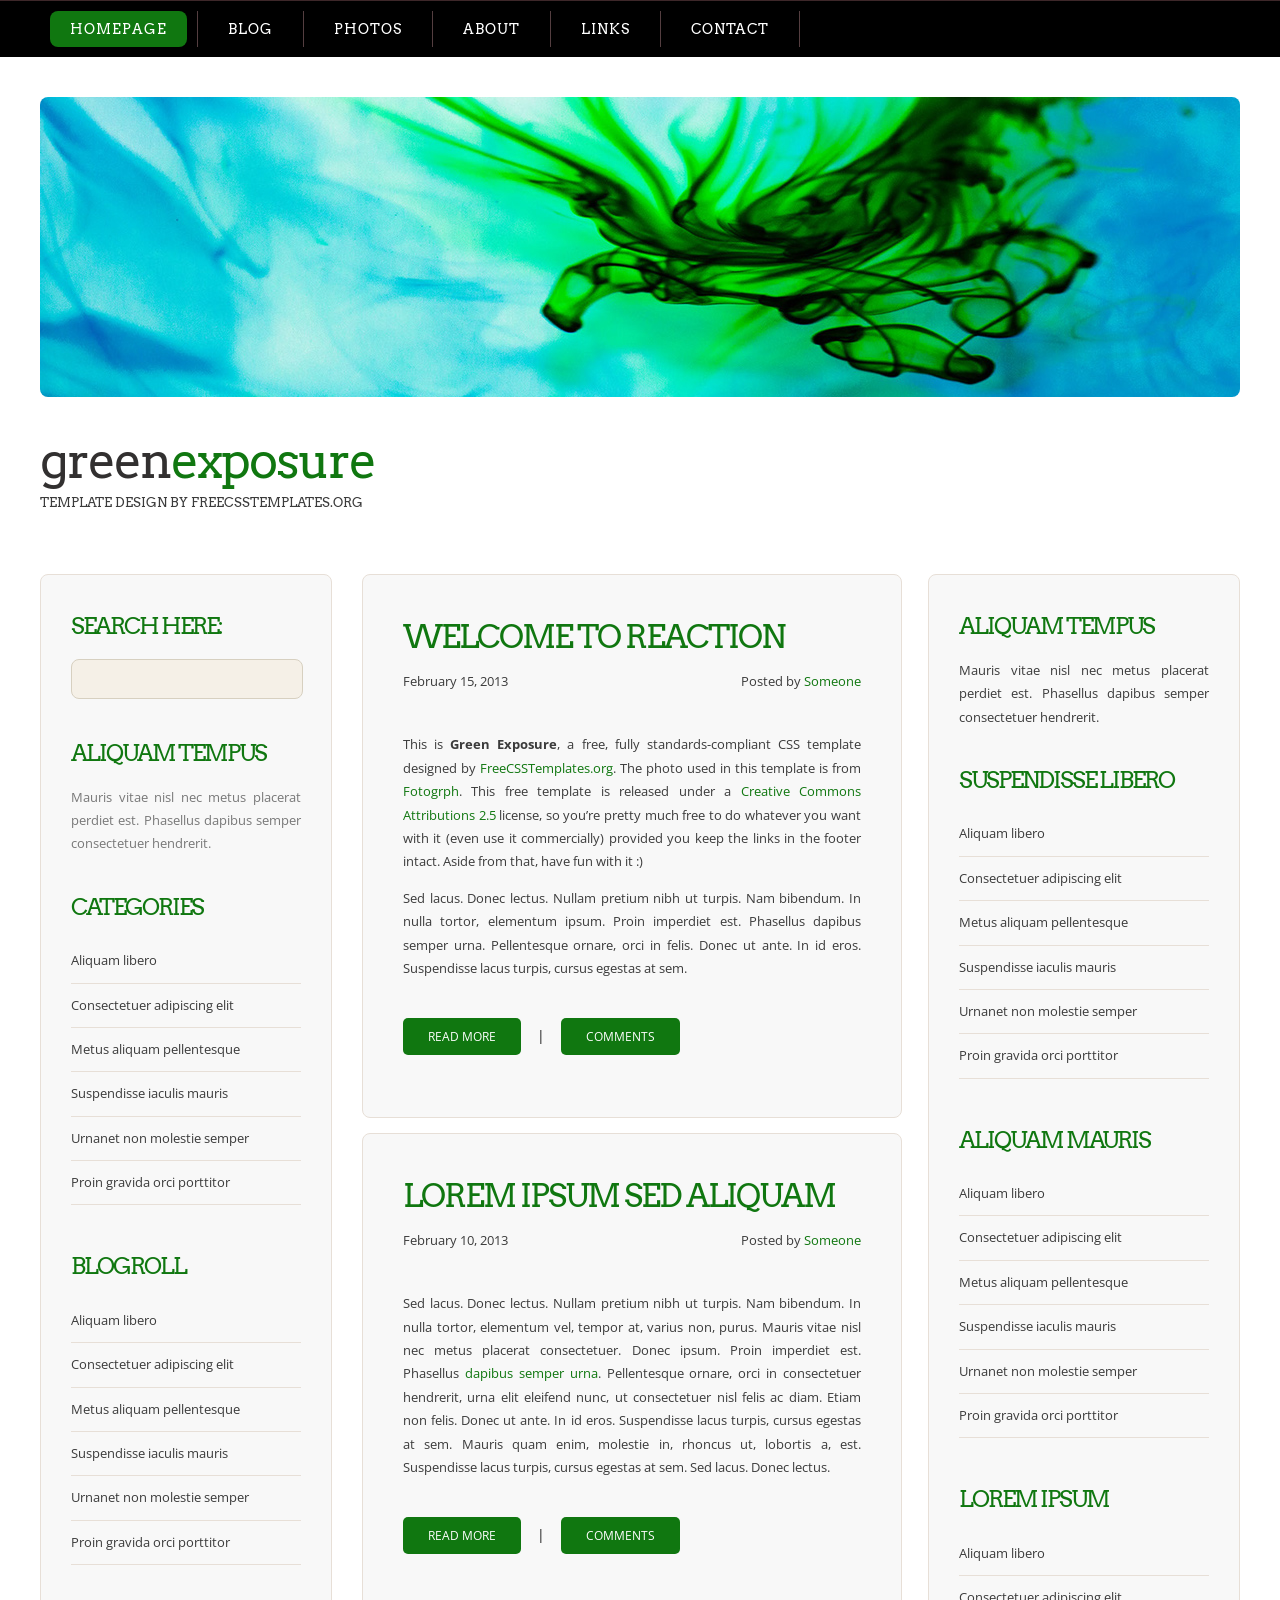
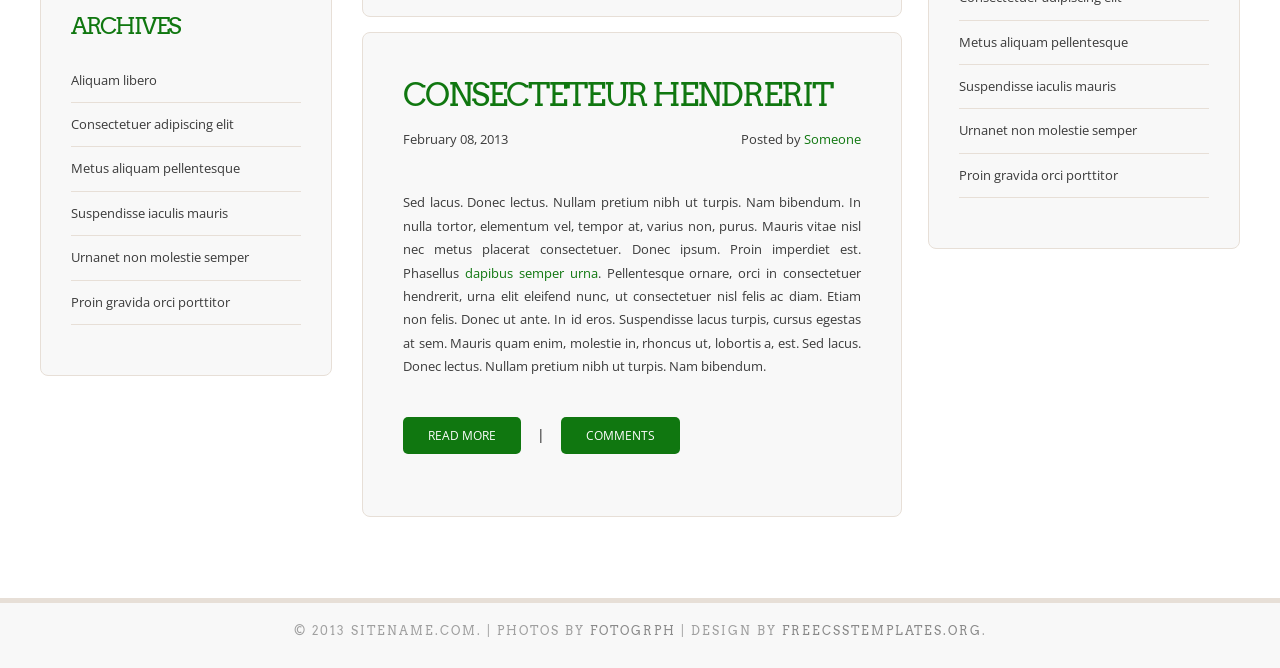
==== commit 523d146c: "Add files via upload" ====
--- a/index.html
+++ b/index.html
@@ -1,403 +1,189 @@
-<!DOCTYPE html>
-<html>
-
-<head>
-
-<meta charset="utf-8">
-<meta name="viewport" content="width=device-width, initial-scale=1.0, user-scalable=yes">
-
-
-
-<style type="text/css">
-body {
-  font-family: Helvetica, arial, sans-serif;
-  font-size: 14px;
-  line-height: 1.6;
-  padding-top: 10px;
-  padding-bottom: 10px;
-  background-color: white;
-  padding: 30px; }
-
-body > *:first-child {
-  margin-top: 0 !important; }
-body > *:last-child {
-  margin-bottom: 0 !important; }
-
-a {
-  color: #4183C4; }
-a.absent {
-  color: #cc0000; }
-a.anchor {
-  display: block;
-  padding-left: 30px;
-  margin-left: -30px;
-  cursor: pointer;
-  position: absolute;
-  top: 0;
-  left: 0;
-  bottom: 0; }
-
-h1, h2, h3, h4, h5, h6 {
-  margin: 20px 0 10px;
-  padding: 0;
-  font-weight: bold;
-  -webkit-font-smoothing: antialiased;
-  cursor: text;
-  position: relative; }
-
-h1:hover a.anchor, h2:hover a.anchor, h3:hover a.anchor, h4:hover a.anchor, h5:hover a.anchor, h6:hover a.anchor {
-  background: url([data-uri]) no-repeat 10px center;
-  text-decoration: none; }
-
-h1 tt, h1 code {
-  font-size: inherit; }
-
-h2 tt, h2 code {
-  font-size: inherit; }
-
-h3 tt, h3 code {
-  font-size: inherit; }
-
-h4 tt, h4 code {
-  font-size: inherit; }
-
-h5 tt, h5 code {
-  font-size: inherit; }
-
-h6 tt, h6 code {
-  font-size: inherit; }
-
-h1 {
-  font-size: 28px;
-  color: black; }
-
-h2 {
-  font-size: 24px;
-  border-bottom: 1px solid #cccccc;
-  color: black; }
-
-h3 {
-  font-size: 18px; }
-
-h4 {
-  font-size: 16px; }
-
-h5 {
-  font-size: 14px; }
-
-h6 {
-  color: #777777;
-  font-size: 14px; }
-
-p, blockquote, ul, ol, dl, li, table, pre {
-  margin: 15px 0; }
-
-hr {
-  background: transparent url([data-uri]) repeat-x 0 0;
-  border: 0 none;
-  color: #cccccc;
-  height: 4px;
-  padding: 0;
-}
-
-body > h2:first-child {
-  margin-top: 0;
-  padding-top: 0; }
-body > h1:first-child {
-  margin-top: 0;
-  padding-top: 0; }
-  body > h1:first-child + h2 {
-    margin-top: 0;
-    padding-top: 0; }
-body > h3:first-child, body > h4:first-child, body > h5:first-child, body > h6:first-child {
-  margin-top: 0;
-  padding-top: 0; }
-
-a:first-child h1, a:first-child h2, a:first-child h3, a:first-child h4, a:first-child h5, a:first-child h6 {
-  margin-top: 0;
-  padding-top: 0; }
-
-h1 p, h2 p, h3 p, h4 p, h5 p, h6 p {
-  margin-top: 0; }
-
-li p.first {
-  display: inline-block; }
-li {
-  margin: 0; }
-ul, ol {
-  padding-left: 30px; }
-
-ul :first-child, ol :first-child {
-  margin-top: 0; }
-
-dl {
-  padding: 0; }
-  dl dt {
-    font-size: 14px;
-    font-weight: bold;
-    font-style: italic;
-    padding: 0;
-    margin: 15px 0 5px; }
-    dl dt:first-child {
-      padding: 0; }
-    dl dt > :first-child {
-      margin-top: 0; }
-    dl dt > :last-child {
-      margin-bottom: 0; }
-  dl dd {
-    margin: 0 0 15px;
-    padding: 0 15px; }
-    dl dd > :first-child {
-      margin-top: 0; }
-    dl dd > :last-child {
-      margin-bottom: 0; }
-
-blockquote {
-  border-left: 4px solid #dddddd;
-  padding: 0 15px;
-  color: #777777; }
-  blockquote > :first-child {
-    margin-top: 0; }
-  blockquote > :last-child {
-    margin-bottom: 0; }
-
-table {
-  padding: 0;border-collapse: collapse; }
-  table tr {
-    border-top: 1px solid #cccccc;
-    background-color: white;
-    margin: 0;
-    padding: 0; }
-    table tr:nth-child(2n) {
-      background-color: #f8f8f8; }
-    table tr th {
-      font-weight: bold;
-      border: 1px solid #cccccc;
-      margin: 0;
-      padding: 6px 13px; }
-    table tr td {
-      border: 1px solid #cccccc;
-      margin: 0;
-      padding: 6px 13px; }
-    table tr th :first-child, table tr td :first-child {
-      margin-top: 0; }
-    table tr th :last-child, table tr td :last-child {
-      margin-bottom: 0; }
-
-img {
-  max-width: 100%; }
-
-span.frame {
-  display: block;
-  overflow: hidden; }
-  span.frame > span {
-    border: 1px solid #dddddd;
-    display: block;
-    float: left;
-    overflow: hidden;
-    margin: 13px 0 0;
-    padding: 7px;
-    width: auto; }
-  span.frame span img {
-    display: block;
-    float: left; }
-  span.frame span span {
-    clear: both;
-    color: #333333;
-    display: block;
-    padding: 5px 0 0; }
-span.align-center {
-  display: block;
-  overflow: hidden;
-  clear: both; }
-  span.align-center > span {
-    display: block;
-    overflow: hidden;
-    margin: 13px auto 0;
-    text-align: center; }
-  span.align-center span img {
-    margin: 0 auto;
-    text-align: center; }
-span.align-right {
-  display: block;
-  overflow: hidden;
-  clear: both; }
-  span.align-right > span {
-    display: block;
-    overflow: hidden;
-    margin: 13px 0 0;
-    text-align: right; }
-  span.align-right span img {
-    margin: 0;
-    text-align: right; }
-span.float-left {
-  display: block;
-  margin-right: 13px;
-  overflow: hidden;
-  float: left; }
-  span.float-left span {
-    margin: 13px 0 0; }
-span.float-right {
-  display: block;
-  margin-left: 13px;
-  overflow: hidden;
-  float: right; }
-  span.float-right > span {
-    display: block;
-    overflow: hidden;
-    margin: 13px auto 0;
-    text-align: right; }
-
-code, tt {
-  margin: 0 2px;
-  padding: 0 5px;
-  white-space: nowrap;
-  border: 1px solid #eaeaea;
-  background-color: #f8f8f8;
-  border-radius: 3px; }
-
-pre code {
-  margin: 0;
-  padding: 0;
-  white-space: pre;
-  border: none;
-  background: transparent; }
-
-.highlight pre {
-  background-color: #f8f8f8;
-  border: 1px solid #cccccc;
-  font-size: 13px;
-  line-height: 19px;
-  overflow: auto;
-  padding: 6px 10px;
-  border-radius: 3px; }
-
-pre {
-  background-color: #f8f8f8;
-  border: 1px solid #cccccc;
-  font-size: 13px;
-  line-height: 19px;
-  overflow: auto;
-  padding: 6px 10px;
-  border-radius: 3px; }
-  pre code, pre tt {
-    background-color: transparent;
-    border: none; }
-
-sup {
-    font-size: 0.83em;
-    vertical-align: super;
-    line-height: 0;
-}
-
-kbd {
-  display: inline-block;
-  padding: 3px 5px;
-  font-size: 11px;
-  line-height: 10px;
-  color: #555;
-  vertical-align: middle;
-  background-color: #fcfcfc;
-  border: solid 1px #ccc;
-  border-bottom-color: #bbb;
-  border-radius: 3px;
-  box-shadow: inset 0 -1px 0 #bbb
-}
-
-* {
-	-webkit-print-color-adjust: exact;
-}
-@media screen and (min-width: 914px) {
-    body {
-        width: 854px;
-        margin:0 auto;
-    }
-}
-@media print {
-	table, pre {
-		page-break-inside: avoid;
-	}
-	pre {
-		word-wrap: break-word;
-	}
-  body {
-    padding: 2cm; 
-  }
-}
-</style>
-
-
-</head>
-
-<body>
-
-<h1 id="toc_0">生物信息学入门教程的教程</h1>
-
-<h2 id="toc_1">说明</h2>
-
-<p><em><strong>一些暴论，这些结论是我个人总结的，不完全正确，随着深入的了解可以发现很多错误，但是可以先这么理解，可以更快的开始有效的学习。</strong></em></p>
-
-<ul>
-<li>生物信息覆盖范围很大，生物+计算都可以算进来。但是目前最主流的就是基于组学的biomarker发现（找不同），所以后面没特殊说明的情况下，就把生物信息 = biomarker发现</li>
-<li><p>找biomarker（生物标志物）就是找不同。把人分成两拨，一拨会打篮球，一拨不会，发现会打的平均身高要高很多，差异就是身高。同样的，把人群分成两拨，一拨乳腺癌，一拨对照组，发现BRAC1基因表达不一样，BRAC1就是biomarker。</p>
-
-<blockquote>
-<p>当然，高个子不代表会打篮球，因为关联性不等于因果性。暴论考虑最本质的东西，从而可以更快的理解。</p>
-</blockquote></li>
-<li><p>目的：找不同</p></li>
-<li><p>方法：数据分析（R），机器学习（Python）</p>
-
-<blockquote>
-<p>Python也可以数据分析（我就是），R也可以机器学习。只是上面这样的搭配更简单，所以是主流。后面所有的工具选择也都是暴论。</p>
-</blockquote></li>
-<li><p>数据：基因组，转录组（最流行），蛋白组，代谢组....</p></li>
-<li><p>分析实验数据，画图，就选R。</p></li>
-<li><p>开发算法，建模，转行data science，就选Python。</p></li>
-<li><p>在可以实现目的的情况下，工具越简单，自己越顺手越好。</p></li>
-</ul>
-
-<h2 id="toc_2">教程</h2>
-
-<h3 id="toc_3">资源</h3>
-
-<p>理论：
-<a href="https://www.bilibili.com/video/BV13g411r7pv?p=1">生物信息学入门 @Chien-Yu Chen</a><br>
-实践： 
-<a href="https://book.ncrnalab.org/teaching/">Bioinformatics Tutorial @Zhi Lu </a>  </p>
-
-<h4 id="toc_4">说明：</h4>
-
-<p>这两个教程好像都分成了3个部分（不算编程基础）  </p>
-
-<ol>
-<li><strong>Basic Analysis</strong><br>
-包括了BLAST（序列比对），进化树，功能分析。这一部分我的建议是不用仔细看，后面有问题回来再看。稍微了解一下就好，代码也不用复现。<br></li>
-<li><strong>NGS（下一代测序）</strong><br>
-最核心的，10个做生信的9个是NGS相关方向（NGS名字很容易让人疑惑，NGS就是二代测序，虽然现在三代都有了）。鲁志的文档里的前两个部分Mapping和RNA-seq的代码尽量复现一遍（或者给你我的，我的更简单、更好理解一点）。剩下的ChIP-seq都是建立在RNA-seq基础上的，简单看一下，用的到再回头学。<br></li>
-<li><strong>机器学习</strong><br>
-稍微了解一下就可以，知道大概是怎么个流程。这个真学起来很耗时间。（但是好发论文）<br></li>
-</ol>
-
-<h3 id="toc_5">遇到问题</h3>
-
-<ul>
-<li>常见bug：自己尝试无果，直接问有经验的，自己摸索太费时间。后期再遇到要能独立解决</li>
-<li>遇到不会的直接搜（英文+汉语）。比如想画一个UMAP降维的图，且自己比较熟悉R，直接搜：UMAP plot in R</li>
-<li>用到啥学啥，不用啥都学</li>
-</ul>
-
-<h3 id="toc_6">入门标志</h3>
-
-<p>可以独立完成一套RNA-seq分析，
-找到差异表达基因，找到富集网络，找到hub genes，解释生物学原理</p>
-
-<h3 id="toc_7">学习思路</h3>
-
-<p>如果只是把生信当作工具，来解决基础生物学中的一些问题，不用太深入的学习，越快完成入门越好。不用关心背后的数学原理，也不用太注意代码规范。秉承能用就行的原则。当然，要是以生信为核心，这些肯定都要搞清楚。</p>
-
-
-
-
-</body>
-
-</html>
+<!DOCTYPE html PUBLIC "-//W3C//DTD XHTML 1.0 Strict//EN" "http://www.w3.org/TR/xhtml1/DTD/xhtml1-strict.dtd">
+<!--
+Design by Free CSS Templates
+http://www.freecsstemplates.org
+Released for free under a Creative Commons Attribution 2.5 License
+
+Name       : Green Exposure  
+Description: A two-column, fixed-width design with dark color scheme.
+Version    : 1.0
+Released   : 20130308
+
+-->
+<html xmlns="http://www.w3.org/1999/xhtml">
+<head>
+<meta name="keywords" content="" />
+<meta name="description" content="" />
+<meta http-equiv="content-type" content="text/html; charset=utf-8" />
+<title>Recreation by FCT</title>
+<link href="http://fonts.googleapis.com/css?family=Arvo|Open+Sans:400,300,600,700" rel="stylesheet" type="text/css" />
+<link href="style.css" rel="stylesheet" type="text/css" media="screen" />
+</head>
+<body>
+<div id="menu-wrapper">
+	<div id="menu">
+		<ul>
+			<li class="current_page_item"><a href="#">Homepage</a></li>
+			<li><a href="blog.html">Blog</a></li>
+			<li><a href="#">Photos</a></li>
+			<li><a href="#">About</a></li>
+			<li><a href="#">Links</a></li>
+			<li><a href="#">Contact</a></li>
+		</ul>
+	</div>
+	<!-- end #menu --> 
+</div>
+<div id="banner"><a href="#"><img src="images/img01.jpg" width="1200" height="300" alt="" /></a></div>
+<div id="header-wrapper">
+	<div id="header">
+		<div id="logo">
+			<h1><a href="#">Green<span>Exposure</span></a></h1>
+			<p>Template design by <a href="http://www.freecsstemplates.org/" rel="nofollow">FreeCSSTemplates.org</a></p>
+		</div>
+	</div>
+</div>
+<div id="wrapper"> 
+	<!-- end #header -->
+	<div id="page">
+		<div id="page-bgtop">
+			<div id="page-bgbtm">
+				<div id="sidebar">
+					<ul>
+						<li>
+							<h2>Search Here:</h2>
+							<div id="search" >
+								<form method="get" action="#">
+									<div>
+										<input type="text" name="s" id="search-text" value="" />
+										<input type="submit" id="search-submit" value="" />
+									</div>
+								</form>
+							</div>
+							<div style="clear: both;">&nbsp;</div>
+						</li>
+						<li>
+							<h2>Aliquam tempus</h2>
+							<p>Mauris vitae nisl nec metus placerat perdiet est. Phasellus dapibus semper consectetuer hendrerit.</p>
+						</li>
+						<li>
+							<h2>Categories</h2>
+							<ul>
+								<li><a href="#">Aliquam libero</a></li>
+								<li><a href="#">Consectetuer adipiscing elit</a></li>
+								<li><a href="#">Metus aliquam pellentesque</a></li>
+								<li><a href="#">Suspendisse iaculis mauris</a></li>
+								<li><a href="#">Urnanet non molestie semper</a></li>
+								<li><a href="#">Proin gravida orci porttitor</a></li>
+							</ul>
+						</li>
+						<li>
+							<h2>Blogroll</h2>
+							<ul>
+								<li><a href="#">Aliquam libero</a></li>
+								<li><a href="#">Consectetuer adipiscing elit</a></li>
+								<li><a href="#">Metus aliquam pellentesque</a></li>
+								<li><a href="#">Suspendisse iaculis mauris</a></li>
+								<li><a href="#">Urnanet non molestie semper</a></li>
+								<li><a href="#">Proin gravida orci porttitor</a></li>
+							</ul>
+						</li>
+						<li>
+							<h2>Archives</h2>
+							<ul>
+								<li><a href="#">Aliquam libero</a></li>
+								<li><a href="#">Consectetuer adipiscing elit</a></li>
+								<li><a href="#">Metus aliquam pellentesque</a></li>
+								<li><a href="#">Suspendisse iaculis mauris</a></li>
+								<li><a href="#">Urnanet non molestie semper</a></li>
+								<li><a href="#">Proin gravida orci porttitor</a></li>
+							</ul>
+						</li>
+					</ul>
+				</div>
+				<!-- end #sidebar -->
+				<div id="content">
+					<div class="post">
+						<h2 class="title"><a href="#">Welcome to Reaction </a></h2>
+						<p class="meta"><span class="date">February 15, 2013</span><span class="posted">Posted by <a href="#">Someone</a></span></p>
+						<div style="clear: both;">&nbsp;</div>
+						<div class="entry">
+							<p>This is <strong>Green Exposure</strong>, a free, fully standards-compliant CSS template designed by <a href="http://www.freecsstemplates.org/" rel="nofollow">FreeCSSTemplates.org</a>.  The photo used in this template is from <a href="http://fotogrph.com/">Fotogrph</a>.  This free template is released under a <a href="http://creativecommons.org/licenses/by/2.5/">Creative Commons Attributions 2.5</a> license, so you’re pretty much free to do whatever you want with it (even use it commercially) provided you keep the links in the footer intact. Aside from that, have fun with it :)</p>
+							<p>Sed lacus. Donec lectus. Nullam pretium nibh ut turpis. Nam bibendum. In nulla tortor, elementum ipsum. Proin imperdiet est. Phasellus dapibus semper urna. Pellentesque ornare, orci in felis. Donec ut ante. In id eros. Suspendisse lacus turpis, cursus egestas at sem.</p>
+							<p class="links"><a href="#" class="button">Read More</a>&nbsp;&nbsp;&nbsp;&nbsp;|&nbsp;&nbsp;&nbsp;&nbsp;<a href="#" class="button">Comments</a></p>
+						</div>
+					</div>
+					<div class="post">
+						<h2 class="title"><a href="#">Lorem ipsum sed aliquam</a></h2>
+						<p class="meta"><span class="date">February 10, 2013</span><span class="posted">Posted by <a href="#">Someone</a></span></p>
+						<div style="clear: both;">&nbsp;</div>
+						<div class="entry">
+							<p>Sed lacus. Donec lectus. Nullam pretium nibh ut turpis. Nam bibendum. In nulla tortor, elementum vel, tempor at, varius non, purus. Mauris vitae nisl nec metus placerat consectetuer. Donec ipsum. Proin imperdiet est. Phasellus <a href="#">dapibus semper urna</a>. Pellentesque ornare, orci in consectetuer hendrerit, urna elit eleifend nunc, ut consectetuer nisl felis ac diam. Etiam non felis. Donec ut ante. In id eros. Suspendisse lacus turpis, cursus egestas at sem.  Mauris quam enim, molestie in, rhoncus ut, lobortis a, est. Suspendisse lacus turpis, cursus egestas at sem. Sed lacus. Donec lectus. </p>
+							<p class="links"><a href="#" class="button">Read More</a>&nbsp;&nbsp;&nbsp;&nbsp;|&nbsp;&nbsp;&nbsp;&nbsp;<a href="#" class="button">Comments</a></p>
+						</div>
+					</div>
+					<div class="post">
+						<h2 class="title"><a href="#">Consecteteur hendrerit </a></h2>
+						<p class="meta"><span class="date">February 08, 2013</span><span class="posted">Posted by <a href="#">Someone</a></span></p>
+						<div style="clear: both;">&nbsp;</div>
+						<div class="entry">
+							<p>Sed lacus. Donec lectus. Nullam pretium nibh ut turpis. Nam bibendum. In nulla tortor, elementum vel, tempor at, varius non, purus. Mauris vitae nisl nec metus placerat consectetuer. Donec ipsum. Proin imperdiet est. Phasellus <a href="#">dapibus semper urna</a>. Pellentesque ornare, orci in consectetuer hendrerit, urna elit eleifend nunc, ut consectetuer nisl felis ac diam. Etiam non felis. Donec ut ante. In id eros. Suspendisse lacus turpis, cursus egestas at sem.  Mauris quam enim, molestie in, rhoncus ut, lobortis a, est. Sed lacus. Donec lectus. Nullam pretium nibh ut turpis. Nam bibendum. </p>
+							<p class="links"><a href="#" class="button">Read More</a>&nbsp;&nbsp;&nbsp;&nbsp;|&nbsp;&nbsp;&nbsp;&nbsp;<a href="#" class="button">Comments</a></p>
+						</div>
+					</div>
+					<div style="clear: both;">&nbsp;</div>
+				</div>
+				<!-- end #content -->
+				
+				<div id="sidebar2">
+					<ul>
+						<li>
+							<h2>Aliquam tempus</h2>
+							<p>Mauris vitae nisl nec metus placerat perdiet est. Phasellus dapibus semper consectetuer hendrerit.</p>
+						</li>
+						<li>
+							<h2>Suspendisse libero</h2>
+							<ul>
+								<li><a href="#">Aliquam libero</a></li>
+								<li><a href="#">Consectetuer adipiscing elit</a></li>
+								<li><a href="#">Metus aliquam pellentesque</a></li>
+								<li><a href="#">Suspendisse iaculis mauris</a></li>
+								<li><a href="#">Urnanet non molestie semper</a></li>
+								<li><a href="#">Proin gravida orci porttitor</a></li>
+							</ul>
+						</li>
+						<li>
+							<h2>Aliquam mauris</h2>
+							<ul>
+								<li><a href="#">Aliquam libero</a></li>
+								<li><a href="#">Consectetuer adipiscing elit</a></li>
+								<li><a href="#">Metus aliquam pellentesque</a></li>
+								<li><a href="#">Suspendisse iaculis mauris</a></li>
+								<li><a href="#">Urnanet non molestie semper</a></li>
+								<li><a href="#">Proin gravida orci porttitor</a></li>
+							</ul>
+						</li>
+						<li>
+							<h2>Lorem Ipsum</h2>
+							<ul>
+								<li><a href="#">Aliquam libero</a></li>
+								<li><a href="#">Consectetuer adipiscing elit</a></li>
+								<li><a href="#">Metus aliquam pellentesque</a></li>
+								<li><a href="#">Suspendisse iaculis mauris</a></li>
+								<li><a href="#">Urnanet non molestie semper</a></li>
+								<li><a href="#">Proin gravida orci porttitor</a></li>
+							</ul>
+						</li>
+					</ul>
+				</div>
+				<div style="clear: both;">&nbsp;</div>
+			</div>
+		</div>
+	</div>
+	<!-- end #page --> 
+</div>
+<div id="footer">
+	<p>&copy; 2013 Sitename.com. | Photos by <a href="http://fotogrph.com/">Fotogrph</a> | Design by <a href="http://www.freecsstemplates.org/" rel="nofollow">FreeCSSTemplates.org</a>.</p>
+</div>
+<!-- end #footer -->
+</body>
+</html>
--- a/style.css
+++ b/style.css
@@ -0,0 +1,421 @@
+
+/*
+Design by Free CSS Templates
+http://www.freecsstemplates.org
+Released for free under a Creative Commons Attribution 2.5 License
+*/
+
+body {
+	margin: 0;
+	padding: 0;
+	background: #FFFFFF;
+	font-family: 'Open Sans', sans-serif;
+	font-size: 13px;
+	color: #3B3B3B;
+}
+
+h1, h2, h3 {
+	margin: 0px;
+	padding: 0px;
+	letter-spacing: -2px;
+	text-transform: uppercase;
+	font-family: 'Arvo', serif;
+	font-weight: normal;
+	color: #107710;
+}
+
+h1 {
+	font-size: 2em;
+}
+
+h2 {
+	font-size: 2.4em;
+}
+
+h3 {
+	font-size: 1.6em;
+}
+
+p, ul, ol {
+	margin-top: 0;
+	line-height: 180%;
+}
+
+ul, ol {
+}
+
+a {
+	text-decoration: none;
+	color: #107710;
+}
+
+a:hover {
+}
+
+/* Header */
+
+#header-wrapper {
+}
+
+#header {
+	clear: both;
+	width: 1200px;
+	margin: 0px auto;
+}
+
+/* Logo */
+
+#logo {
+	margin: 0px;
+	padding: 30px 0px;
+	color: #000000;
+}
+
+#logo h1, #logo p {
+	margin: 0;
+	padding: 0;
+}
+
+#logo h1 {
+	margin: 0px;
+	padding: 0px;
+	text-transform: lowercase;
+	font-size: 3.8em;
+	color: #323030;
+}
+
+#logo h1 span {
+	color: #107710;
+}
+
+#logo p {
+	margin: 0px;
+	padding: 0px;
+	text-transform: uppercase;
+	font-family: 'Arvo', serif;
+	color: #3B3B3B;
+}
+
+#logo p a {
+	color: #3B3B3B;
+}
+
+#logo a {
+	border: none;
+	background: none;
+	text-decoration: none;
+	color: #323030;
+}
+
+/* Search */
+
+#search {
+	width: 320px;
+	height: 60px;
+	padding: 0px;
+}
+
+#search form {
+	margin: 0px;
+	padding: 0px;
+}
+
+#search fieldset {
+	margin: 0;
+	padding: 0;
+	border: none;
+}
+
+#search-text {
+	width: 210px;
+	outline: none;
+	background: #F5F0E7;
+	border: 1px solid #D7D0C0;
+	padding: 10px;
+	border-radius: 8px;
+	text-transform: lowercase;
+	font-family: 'Open Sans', sans-serif;
+	color: #454545;
+}
+
+#search-submit {
+	width: 62px;
+	height: 22px;
+	display: none;
+	border: none;
+	color: #FFFFFF;
+}
+
+/* Menu */
+
+#menu-wrapper {
+	overflow: hidden;
+	height: 56px;
+	background: #000000;
+	border-top: 1px solid #3D2729;
+}
+
+#menu {
+	width: 1200px;
+	height: 55px;
+	margin: 0px auto;
+	padding: 0px;
+}
+
+#menu ul {
+	margin: 0;
+	padding: 10px 0px 0px 0px;
+	list-style: none;
+	line-height: normal;
+}
+
+#menu li {
+	float: left;
+	border-right: 1px solid #543E40;
+}
+
+#menu a {
+	display: block;
+	letter-spacing: 1px;
+	margin: 0px 10px;
+	padding: 10px 20px;
+	text-decoration: none;
+	text-align: center;
+	text-transform: uppercase;
+	font-family: 'Arvo', serif;
+	font-size: 14px;
+	font-weight: normal;
+	color: #FFFFFF;
+	border: none;
+}
+
+#menu a:hover, #menu .current_page_item a {
+	background: #107710;
+	border-radius: 8px;
+	text-decoration: none;
+	color: #FFFFFF;
+}
+
+#menu .current_page_item a {
+	background: #107710;
+	border-radius: 8px;
+}
+
+/* Page */
+
+#page {
+	overflow: hidden;
+	width: 1200px;
+	margin: 0px auto;
+	padding: 30px 0px;
+}
+
+/* Content */
+
+#content {
+	float: left;
+	width: 540px;
+}
+
+.post {
+	margin-bottom: 15px;
+	padding: 30px 40px;
+	border: 1px solid #E7DFD7;
+	border-radius: 8px;
+	background: #F8F8F8;
+}
+
+.post-bgtop {
+}
+
+.post-bgbtm {
+}
+
+.post .title {
+	height: 38px;
+	margin-bottom: 10px;
+	padding: 12px 0 0 0px;
+	font-size: 32px;
+}
+
+.post .title a {
+	border: none;
+	color: #107710;
+}
+
+.post .meta {
+	margin-bottom: 30px;
+	padding: 5px 0px 15px 0px;
+	text-align: left;
+	font-weight: normal;
+}
+
+.post .meta .date {
+	float: left;
+}
+
+.post .meta .posted {
+	float: right;
+}
+
+.post .meta a {
+}
+
+.post .entry {
+	padding: 0px 0px 20px 0px;
+	padding-bottom: 20px;
+	text-align: justify;
+}
+
+.links {
+	display: inline-block;
+	height: 30px;
+	padding: 30px 0px 0px 0px;
+	font-size: 14px;
+	font-weight: normal;
+	color: #1C1C1C;
+}
+
+.button
+{
+	padding: 10px 25px;
+	background: #107710;
+	border-radius: 5px;
+	text-transform: uppercase;
+	font-size: 12px;
+	color: #FFFFFF;
+}
+
+/* Sidebar */
+
+#sidebar2
+{
+	float: right;
+	width: 250px;
+	padding: 40px 30px 0px 30px;
+	border: 1px solid #E7DFD7;
+	border-radius: 8px;
+	background: #F8F8F8;
+}
+
+#sidebar {
+	float: left;
+	width: 230px;
+	margin-right: 30px;
+	padding: 40px 30px 0px 30px;
+	color: #787878;
+	border: 1px solid #E7DFD7;
+	border-radius: 8px;
+	background: #F8F8F8;
+}
+
+#sidebar ul, #sidebar2 ul {
+	margin: 0;
+	padding: 0;
+	list-style: none;
+}
+
+#sidebar li, #sidebar2 li {
+	margin: 0;
+	padding: 0;
+}
+
+#sidebar li ul, #sidebar2 li ul {
+	margin: 0px 0px;
+	padding-bottom: 50px;
+}
+
+#sidebar li li, #sidebar2 li li {
+	border-bottom: 1px solid #E7DFD7;
+	margin: 0px 0px;
+	padding: 10px 0px;
+	border-left: none;
+}
+
+#sidebar li li a, #sidebar2 li li a {
+	color: #3B3B3B;
+}
+
+#sidebar li li span, #sidebar2 li li span {
+	display: block;
+	padding: 0;
+	font-size: 11px;
+	font-style: italic;
+}
+
+#sidebar h2, #sidebar2 h2 {
+	padding-bottom: 20px;
+	font-size: 1.8em;
+	color: #107710;
+}
+
+#sidebar p, #sidebar2 p {
+	margin: 0px 0px 40px 0px;
+	padding: 0px;
+	text-align: justify;
+}
+
+#sidebar a, #sidebar2 a {
+	border: none;
+}
+
+#sidebar a:hover, #sidebar2 a:hover {
+	text-decoration: underline;
+}
+
+/* Calendar */
+
+#calendar {
+}
+
+#calendar_wrap {
+	padding: 20px;
+}
+
+#calendar table {
+	width: 100%;
+}
+
+#calendar tbody td {
+	text-align: center;
+}
+
+#calendar #next {
+	text-align: right;
+}
+
+/* Footer */
+
+#footer {
+	height: 50px;
+	margin: 0 auto;
+	padding: 0px 0 15px 0;
+	background: #F8F8F8;
+	border-top: 5px solid #E7DFD7;
+	font-family: 'Arvo', serif;
+}
+
+#footer p {
+	margin: 0;
+	padding-top: 20px;
+	line-height: normal;
+	font-size: 12px;
+	letter-spacing: 2px;
+	text-transform: uppercase;
+	text-align: center;
+	color: #A0A0A0;
+}
+
+#footer a {
+	color: #8A8A8A;
+}
+
+#banner {
+	width: 1200px;
+	margin: 40px auto 0px auto;
+}
+
+#banner img
+{
+	border-radius: 8px;
+}
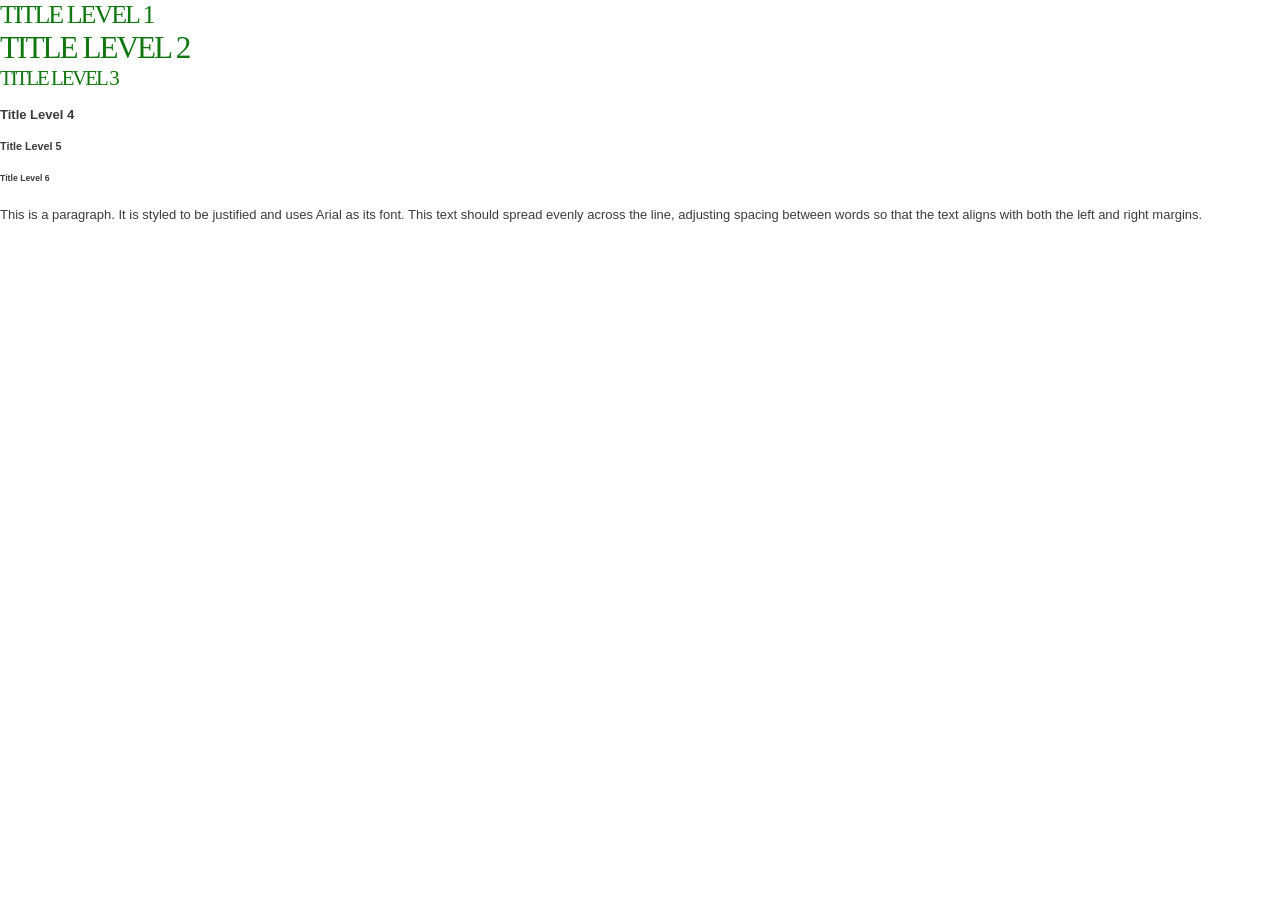
==== commit 0ae640be: "Update index.html" ====
--- a/index.html
+++ b/index.html
@@ -1,189 +1,18 @@
-<!DOCTYPE html PUBLIC "-//W3C//DTD XHTML 1.0 Strict//EN" "http://www.w3.org/TR/xhtml1/DTD/xhtml1-strict.dtd">
-<!--
-Design by Free CSS Templates
-http://www.freecsstemplates.org
-Released for free under a Creative Commons Attribution 2.5 License
-
-Name       : Green Exposure  
-Description: A two-column, fixed-width design with dark color scheme.
-Version    : 1.0
-Released   : 20130308
-
--->
-<html xmlns="http://www.w3.org/1999/xhtml">
+<!DOCTYPE html>
+<html lang="en">
 <head>
-<meta name="keywords" content="" />
-<meta name="description" content="" />
-<meta http-equiv="content-type" content="text/html; charset=utf-8" />
-<title>Recreation by FCT</title>
-<link href="http://fonts.googleapis.com/css?family=Arvo|Open+Sans:400,300,600,700" rel="stylesheet" type="text/css" />
-<link href="style.css" rel="stylesheet" type="text/css" media="screen" />
+    <meta charset="UTF-8">
+    <meta name="viewport" content="width=device-width, initial-scale=1.0">
+    <title>Document</title>
+    <link rel="stylesheet" href="style.css">
 </head>
 <body>
-<div id="menu-wrapper">
-	<div id="menu">
-		<ul>
-			<li class="current_page_item"><a href="#">Homepage</a></li>
-			<li><a href="blog.html">Blog</a></li>
-			<li><a href="#">Photos</a></li>
-			<li><a href="#">About</a></li>
-			<li><a href="#">Links</a></li>
-			<li><a href="#">Contact</a></li>
-		</ul>
-	</div>
-	<!-- end #menu --> 
-</div>
-<div id="banner"><a href="#"><img src="images/img01.jpg" width="1200" height="300" alt="" /></a></div>
-<div id="header-wrapper">
-	<div id="header">
-		<div id="logo">
-			<h1><a href="#">Green<span>Exposure</span></a></h1>
-			<p>Template design by <a href="http://www.freecsstemplates.org/" rel="nofollow">FreeCSSTemplates.org</a></p>
-		</div>
-	</div>
-</div>
-<div id="wrapper"> 
-	<!-- end #header -->
-	<div id="page">
-		<div id="page-bgtop">
-			<div id="page-bgbtm">
-				<div id="sidebar">
-					<ul>
-						<li>
-							<h2>Search Here:</h2>
-							<div id="search" >
-								<form method="get" action="#">
-									<div>
-										<input type="text" name="s" id="search-text" value="" />
-										<input type="submit" id="search-submit" value="" />
-									</div>
-								</form>
-							</div>
-							<div style="clear: both;">&nbsp;</div>
-						</li>
-						<li>
-							<h2>Aliquam tempus</h2>
-							<p>Mauris vitae nisl nec metus placerat perdiet est. Phasellus dapibus semper consectetuer hendrerit.</p>
-						</li>
-						<li>
-							<h2>Categories</h2>
-							<ul>
-								<li><a href="#">Aliquam libero</a></li>
-								<li><a href="#">Consectetuer adipiscing elit</a></li>
-								<li><a href="#">Metus aliquam pellentesque</a></li>
-								<li><a href="#">Suspendisse iaculis mauris</a></li>
-								<li><a href="#">Urnanet non molestie semper</a></li>
-								<li><a href="#">Proin gravida orci porttitor</a></li>
-							</ul>
-						</li>
-						<li>
-							<h2>Blogroll</h2>
-							<ul>
-								<li><a href="#">Aliquam libero</a></li>
-								<li><a href="#">Consectetuer adipiscing elit</a></li>
-								<li><a href="#">Metus aliquam pellentesque</a></li>
-								<li><a href="#">Suspendisse iaculis mauris</a></li>
-								<li><a href="#">Urnanet non molestie semper</a></li>
-								<li><a href="#">Proin gravida orci porttitor</a></li>
-							</ul>
-						</li>
-						<li>
-							<h2>Archives</h2>
-							<ul>
-								<li><a href="#">Aliquam libero</a></li>
-								<li><a href="#">Consectetuer adipiscing elit</a></li>
-								<li><a href="#">Metus aliquam pellentesque</a></li>
-								<li><a href="#">Suspendisse iaculis mauris</a></li>
-								<li><a href="#">Urnanet non molestie semper</a></li>
-								<li><a href="#">Proin gravida orci porttitor</a></li>
-							</ul>
-						</li>
-					</ul>
-				</div>
-				<!-- end #sidebar -->
-				<div id="content">
-					<div class="post">
-						<h2 class="title"><a href="#">Welcome to Reaction </a></h2>
-						<p class="meta"><span class="date">February 15, 2013</span><span class="posted">Posted by <a href="#">Someone</a></span></p>
-						<div style="clear: both;">&nbsp;</div>
-						<div class="entry">
-							<p>This is <strong>Green Exposure</strong>, a free, fully standards-compliant CSS template designed by <a href="http://www.freecsstemplates.org/" rel="nofollow">FreeCSSTemplates.org</a>.  The photo used in this template is from <a href="http://fotogrph.com/">Fotogrph</a>.  This free template is released under a <a href="http://creativecommons.org/licenses/by/2.5/">Creative Commons Attributions 2.5</a> license, so you’re pretty much free to do whatever you want with it (even use it commercially) provided you keep the links in the footer intact. Aside from that, have fun with it :)</p>
-							<p>Sed lacus. Donec lectus. Nullam pretium nibh ut turpis. Nam bibendum. In nulla tortor, elementum ipsum. Proin imperdiet est. Phasellus dapibus semper urna. Pellentesque ornare, orci in felis. Donec ut ante. In id eros. Suspendisse lacus turpis, cursus egestas at sem.</p>
-							<p class="links"><a href="#" class="button">Read More</a>&nbsp;&nbsp;&nbsp;&nbsp;|&nbsp;&nbsp;&nbsp;&nbsp;<a href="#" class="button">Comments</a></p>
-						</div>
-					</div>
-					<div class="post">
-						<h2 class="title"><a href="#">Lorem ipsum sed aliquam</a></h2>
-						<p class="meta"><span class="date">February 10, 2013</span><span class="posted">Posted by <a href="#">Someone</a></span></p>
-						<div style="clear: both;">&nbsp;</div>
-						<div class="entry">
-							<p>Sed lacus. Donec lectus. Nullam pretium nibh ut turpis. Nam bibendum. In nulla tortor, elementum vel, tempor at, varius non, purus. Mauris vitae nisl nec metus placerat consectetuer. Donec ipsum. Proin imperdiet est. Phasellus <a href="#">dapibus semper urna</a>. Pellentesque ornare, orci in consectetuer hendrerit, urna elit eleifend nunc, ut consectetuer nisl felis ac diam. Etiam non felis. Donec ut ante. In id eros. Suspendisse lacus turpis, cursus egestas at sem.  Mauris quam enim, molestie in, rhoncus ut, lobortis a, est. Suspendisse lacus turpis, cursus egestas at sem. Sed lacus. Donec lectus. </p>
-							<p class="links"><a href="#" class="button">Read More</a>&nbsp;&nbsp;&nbsp;&nbsp;|&nbsp;&nbsp;&nbsp;&nbsp;<a href="#" class="button">Comments</a></p>
-						</div>
-					</div>
-					<div class="post">
-						<h2 class="title"><a href="#">Consecteteur hendrerit </a></h2>
-						<p class="meta"><span class="date">February 08, 2013</span><span class="posted">Posted by <a href="#">Someone</a></span></p>
-						<div style="clear: both;">&nbsp;</div>
-						<div class="entry">
-							<p>Sed lacus. Donec lectus. Nullam pretium nibh ut turpis. Nam bibendum. In nulla tortor, elementum vel, tempor at, varius non, purus. Mauris vitae nisl nec metus placerat consectetuer. Donec ipsum. Proin imperdiet est. Phasellus <a href="#">dapibus semper urna</a>. Pellentesque ornare, orci in consectetuer hendrerit, urna elit eleifend nunc, ut consectetuer nisl felis ac diam. Etiam non felis. Donec ut ante. In id eros. Suspendisse lacus turpis, cursus egestas at sem.  Mauris quam enim, molestie in, rhoncus ut, lobortis a, est. Sed lacus. Donec lectus. Nullam pretium nibh ut turpis. Nam bibendum. </p>
-							<p class="links"><a href="#" class="button">Read More</a>&nbsp;&nbsp;&nbsp;&nbsp;|&nbsp;&nbsp;&nbsp;&nbsp;<a href="#" class="button">Comments</a></p>
-						</div>
-					</div>
-					<div style="clear: both;">&nbsp;</div>
-				</div>
-				<!-- end #content -->
-				
-				<div id="sidebar2">
-					<ul>
-						<li>
-							<h2>Aliquam tempus</h2>
-							<p>Mauris vitae nisl nec metus placerat perdiet est. Phasellus dapibus semper consectetuer hendrerit.</p>
-						</li>
-						<li>
-							<h2>Suspendisse libero</h2>
-							<ul>
-								<li><a href="#">Aliquam libero</a></li>
-								<li><a href="#">Consectetuer adipiscing elit</a></li>
-								<li><a href="#">Metus aliquam pellentesque</a></li>
-								<li><a href="#">Suspendisse iaculis mauris</a></li>
-								<li><a href="#">Urnanet non molestie semper</a></li>
-								<li><a href="#">Proin gravida orci porttitor</a></li>
-							</ul>
-						</li>
-						<li>
-							<h2>Aliquam mauris</h2>
-							<ul>
-								<li><a href="#">Aliquam libero</a></li>
-								<li><a href="#">Consectetuer adipiscing elit</a></li>
-								<li><a href="#">Metus aliquam pellentesque</a></li>
-								<li><a href="#">Suspendisse iaculis mauris</a></li>
-								<li><a href="#">Urnanet non molestie semper</a></li>
-								<li><a href="#">Proin gravida orci porttitor</a></li>
-							</ul>
-						</li>
-						<li>
-							<h2>Lorem Ipsum</h2>
-							<ul>
-								<li><a href="#">Aliquam libero</a></li>
-								<li><a href="#">Consectetuer adipiscing elit</a></li>
-								<li><a href="#">Metus aliquam pellentesque</a></li>
-								<li><a href="#">Suspendisse iaculis mauris</a></li>
-								<li><a href="#">Urnanet non molestie semper</a></li>
-								<li><a href="#">Proin gravida orci porttitor</a></li>
-							</ul>
-						</li>
-					</ul>
-				</div>
-				<div style="clear: both;">&nbsp;</div>
-			</div>
-		</div>
-	</div>
-	<!-- end #page --> 
-</div>
-<div id="footer">
-	<p>&copy; 2013 Sitename.com. | Photos by <a href="http://fotogrph.com/">Fotogrph</a> | Design by <a href="http://www.freecsstemplates.org/" rel="nofollow">FreeCSSTemplates.org</a>.</p>
-</div>
-<!-- end #footer -->
+    <h1>Title Level 1</h1>
+    <h2>Title Level 2</h2>
+    <h3>Title Level 3</h3>
+    <h4>Title Level 4</h4>
+    <h5>Title Level 5</h5>
+    <h6>Title Level 6</h6>
+    <p>This is a paragraph. It is styled to be justified and uses Arial as its font. This text should spread evenly across the line, adjusting spacing between words so that the text aligns with both the left and right margins.</p>
 </body>
 </html>
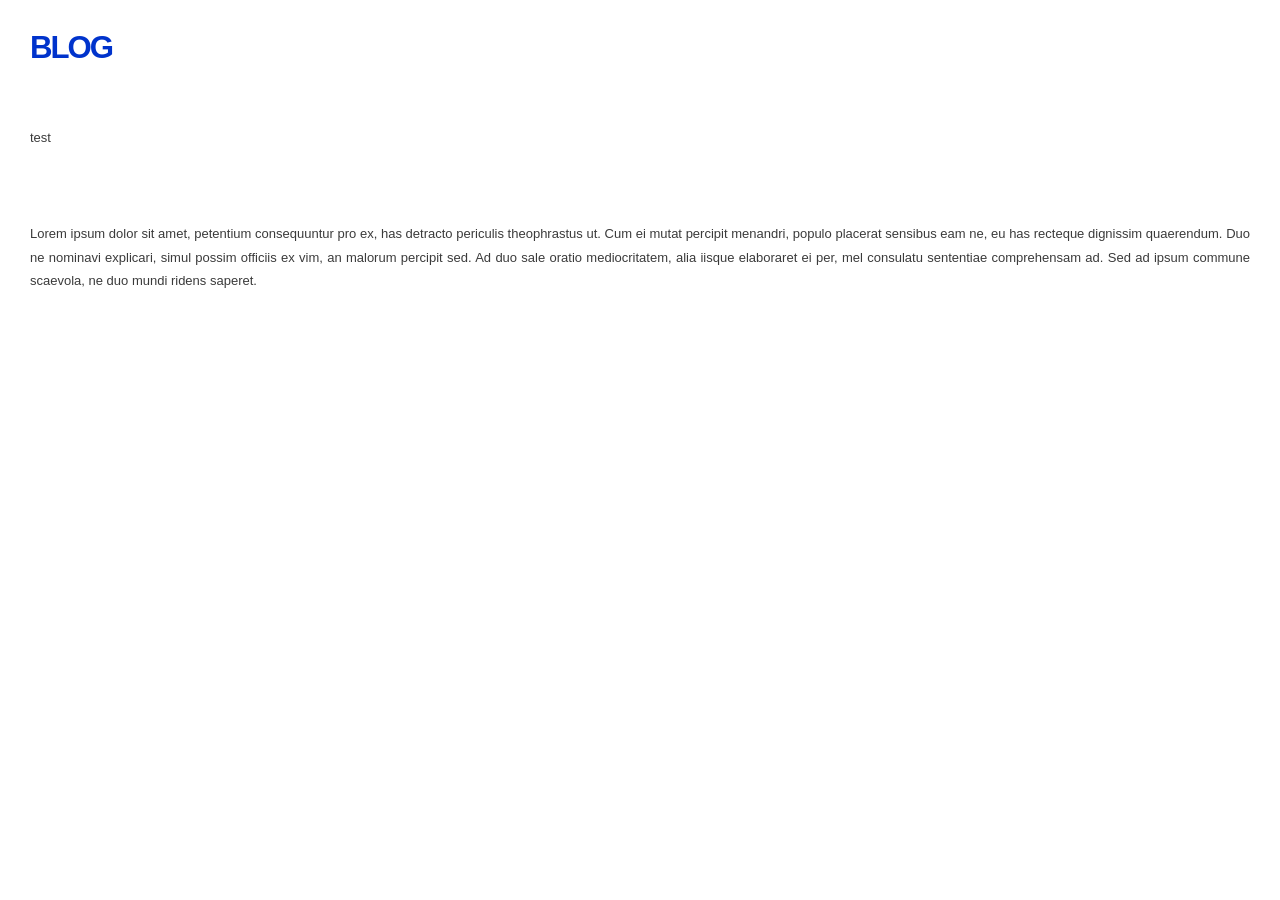
==== commit a101e033: "Update index.html" ====
--- a/index.html
+++ b/index.html
@@ -7,12 +7,9 @@
     <link rel="stylesheet" href="style.css">
 </head>
 <body>
-    <h1>Title Level 1</h1>
-    <h2>Title Level 2</h2>
-    <h3>Title Level 3</h3>
-    <h4>Title Level 4</h4>
-    <h5>Title Level 5</h5>
-    <h6>Title Level 6</h6>
-    <p>This is a paragraph. It is styled to be justified and uses Arial as its font. This text should spread evenly across the line, adjusting spacing between words so that the text aligns with both the left and right margins.</p>
+    <h2>BLOG</h2>
+    <p>test</p>
+    <p>Lorem ipsum dolor sit amet, petentium consequuntur pro ex, has detracto periculis theophrastus ut. Cum ei mutat percipit menandri, populo placerat sensibus eam ne, eu has recteque dignissim quaerendum. Duo ne nominavi explicari, simul possim officiis ex vim, an malorum percipit sed. Ad duo sale oratio mediocritatem, alia iisque elaboraret ei per, mel consulatu sententiae comprehensam ad. Sed ad ipsum commune scaevola, ne duo mundi ridens saperet.</p>
+    
 </body>
 </html>
--- a/style.css
+++ b/style.css
@@ -418,4 +418,24 @@
 #banner img
 {
 	border-radius: 8px;
-}+}
+
+/* Applying general styles for all heading levels */
+h1, h2, h3, h4, h5, h6 {
+    font-family: 'Geometric', sans-serif; /* Replace 'Geometric' with your specific font name */
+    text-align: left;
+    padding: 30px; /* Applying padding as specified */
+}
+
+/* Styling for h2 specifically */
+h2 {
+    color: #0033cc; /* Applying the specified color */
+    font-weight: bold; /* Making it bold */
+}
+
+/* Styling for paragraphs */
+p {
+    font-family: Arial, sans-serif;
+    text-align: justify;
+    padding: 30px; /* Applying padding as specified */
+}
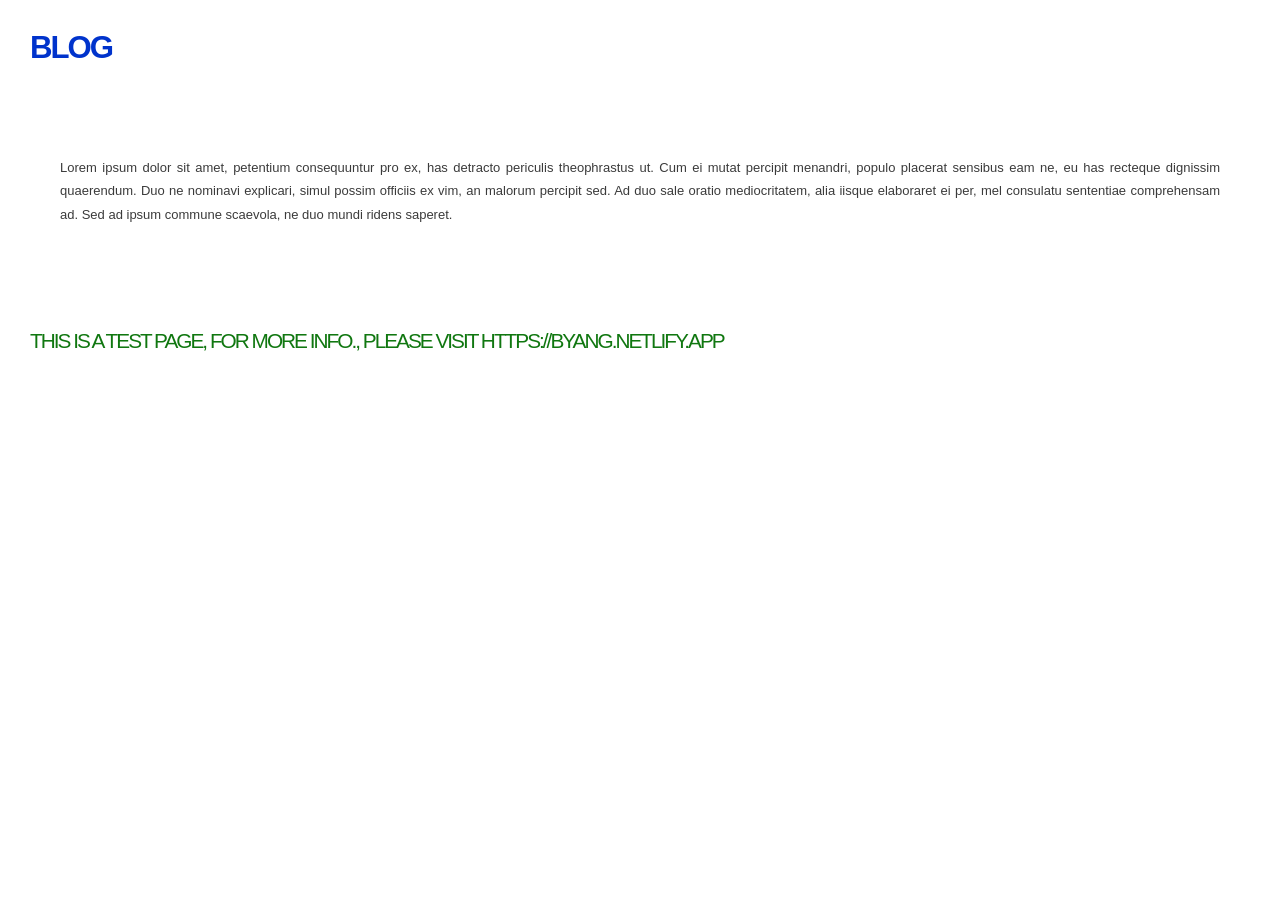
==== commit 6e772907: "Update index.html" ====
--- a/index.html
+++ b/index.html
@@ -8,8 +8,7 @@
 </head>
 <body>
     <h2>BLOG</h2>
-    <p>test</p>
     <p>Lorem ipsum dolor sit amet, petentium consequuntur pro ex, has detracto periculis theophrastus ut. Cum ei mutat percipit menandri, populo placerat sensibus eam ne, eu has recteque dignissim quaerendum. Duo ne nominavi explicari, simul possim officiis ex vim, an malorum percipit sed. Ad duo sale oratio mediocritatem, alia iisque elaboraret ei per, mel consulatu sententiae comprehensam ad. Sed ad ipsum commune scaevola, ne duo mundi ridens saperet.</p>
-    
+    <h3>This is a test page, for more info., please visit https://byang.netlify.app</h3>
 </body>
 </html>
--- a/style.css
+++ b/style.css
@@ -437,5 +437,5 @@
 p {
     font-family: Arial, sans-serif;
     text-align: justify;
-    padding: 30px; /* Applying padding as specified */
-}
+    padding: 60px; /* Applying padding as specified */
+}
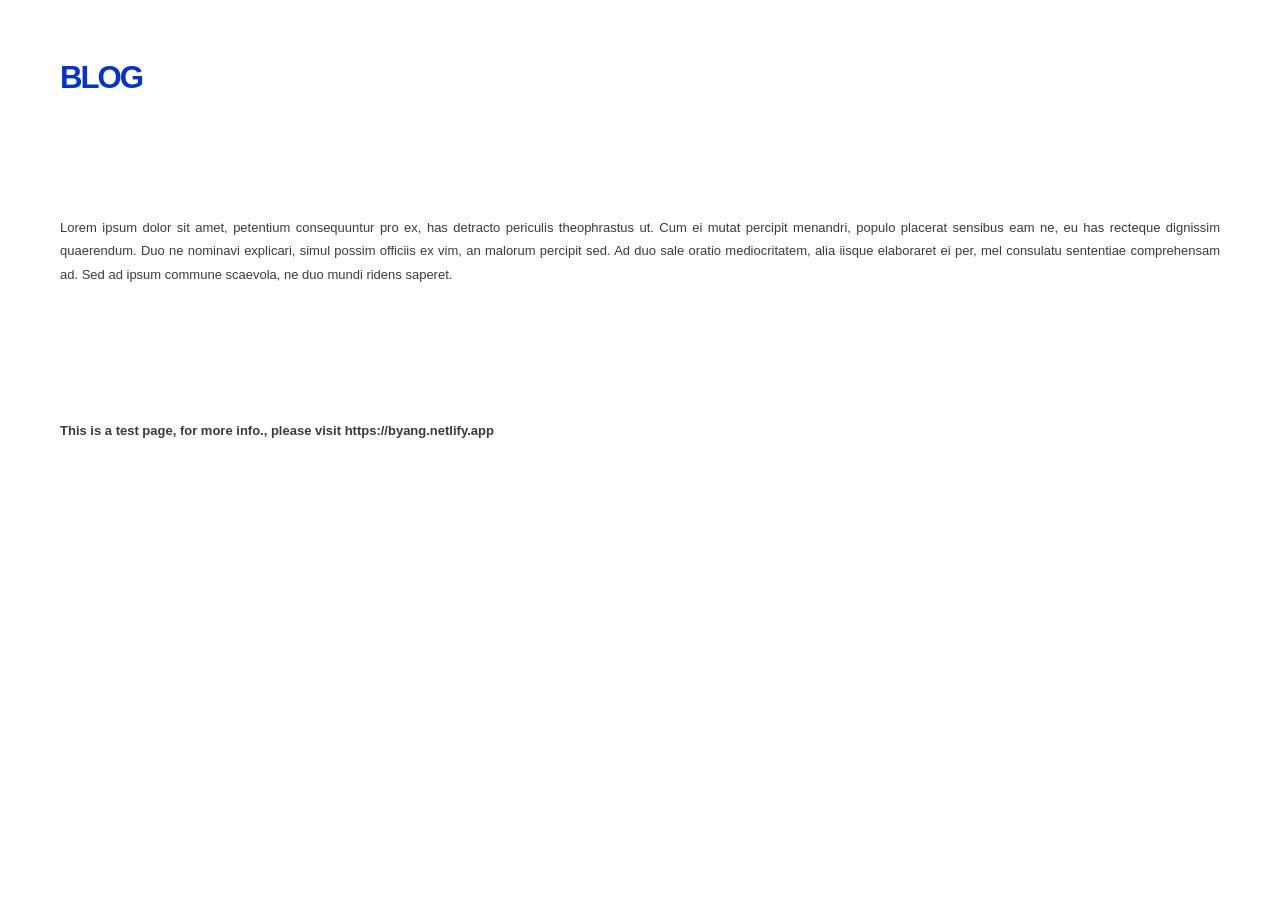
==== commit 4fa96f29: "Update index.html" ====
--- a/index.html
+++ b/index.html
@@ -9,6 +9,6 @@
 <body>
     <h2>BLOG</h2>
     <p>Lorem ipsum dolor sit amet, petentium consequuntur pro ex, has detracto periculis theophrastus ut. Cum ei mutat percipit menandri, populo placerat sensibus eam ne, eu has recteque dignissim quaerendum. Duo ne nominavi explicari, simul possim officiis ex vim, an malorum percipit sed. Ad duo sale oratio mediocritatem, alia iisque elaboraret ei per, mel consulatu sententiae comprehensam ad. Sed ad ipsum commune scaevola, ne duo mundi ridens saperet.</p>
-    <h3>This is a test page, for more info., please visit https://byang.netlify.app</h3>
+    <h4>This is a test page, for more info., please visit https://byang.netlify.app</h4>
 </body>
 </html>
--- a/style.css
+++ b/style.css
@@ -431,6 +431,13 @@
 h2 {
     color: #0033cc; /* Applying the specified color */
     font-weight: bold; /* Making it bold */
+	padding: 60px;
+}
+
+h4 {
+	font-family: Arial, sans-serif;
+	padding: 60px;
+    font-weight: bold; /* Making it bold */
 }
 
 /* Styling for paragraphs */
